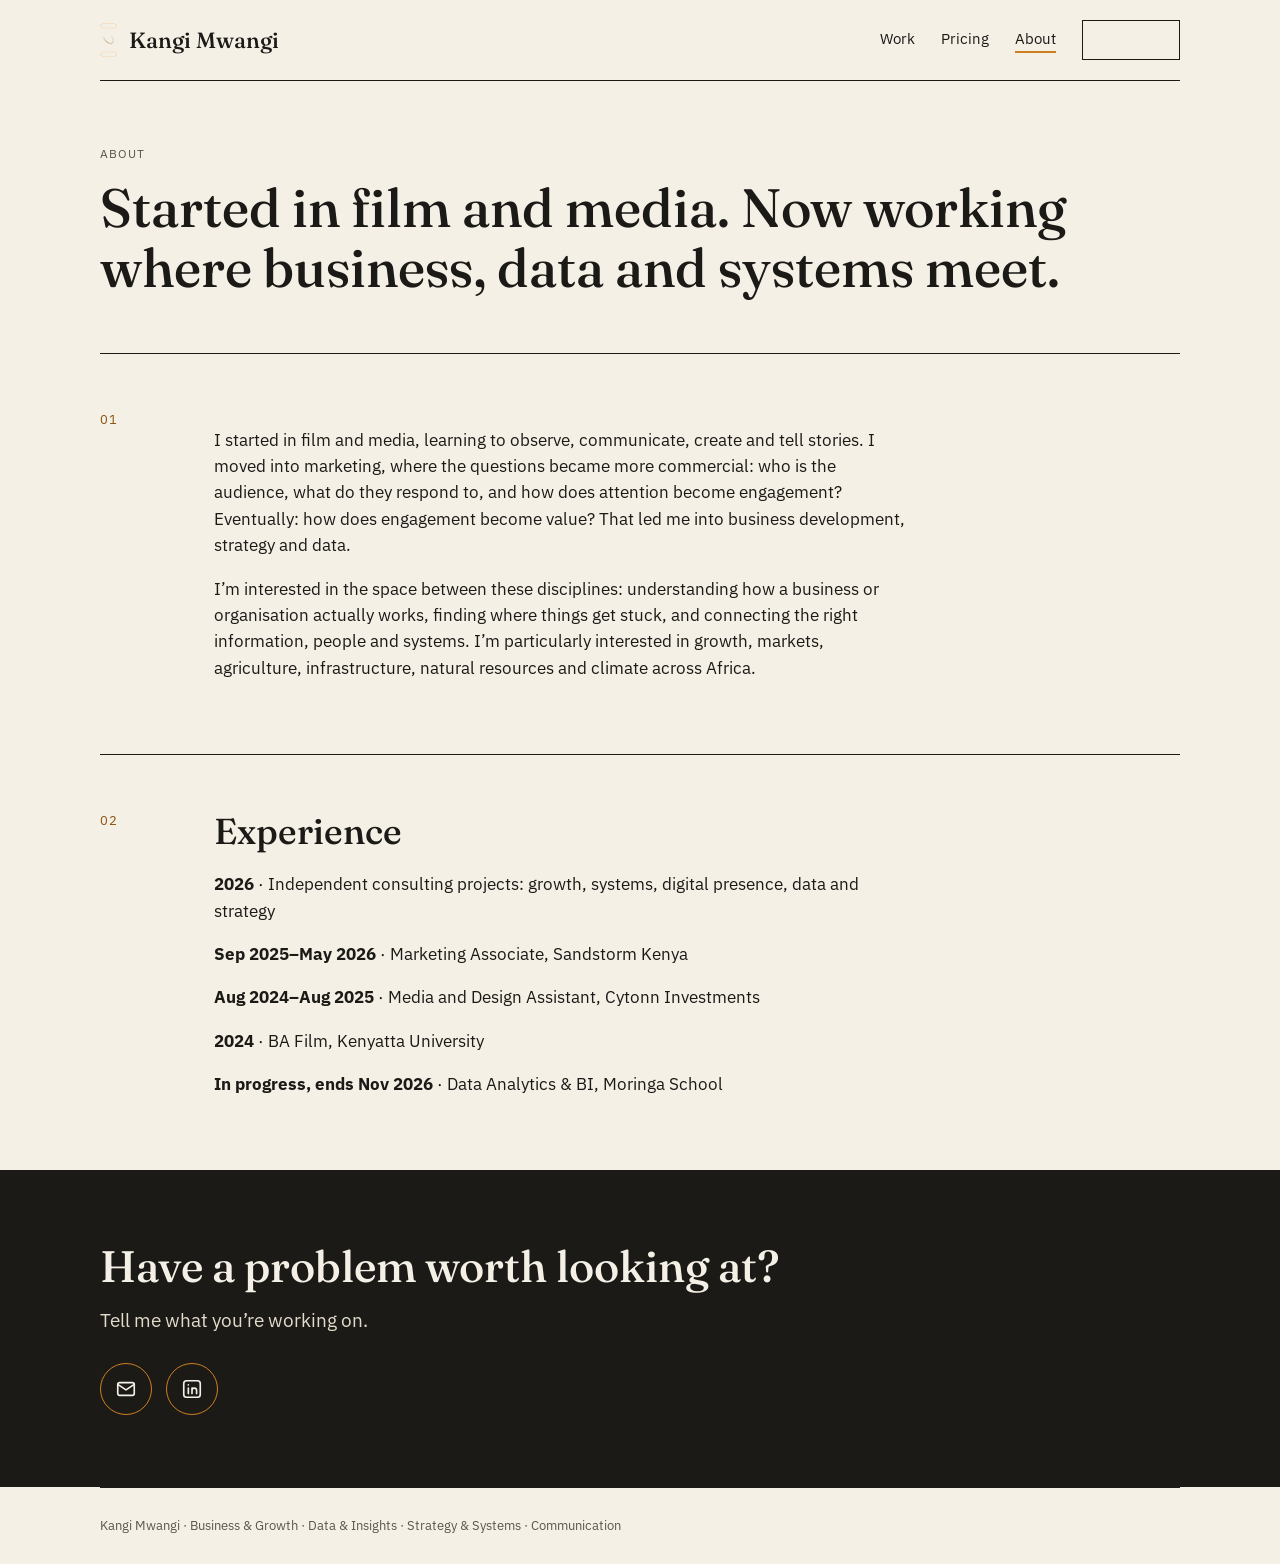
==== about.html @ bd49ee06 "Add files via upload" ====
<!doctype html><html lang="en"><head><meta charset="utf-8"><meta name="viewport" content="width=device-width,initial-scale=1"><title>About — Kangi Mwangi</title><meta name="description" content="Background and experience of Kangi Mwangi."><link rel="icon" href="favicon.png"><link rel="preconnect" href="https://fonts.googleapis.com"><link href="https://fonts.googleapis.com/css2?family=Fraunces:wght@400;500&family=IBM+Plex+Sans:wght@400;500&display=swap" rel="stylesheet"><link rel="stylesheet" href="style.css"><script>document.documentElement.classList.add("js")</script></head><body><div class="w"><header class="nav"><a class="brand" href="index.html"><img src="logo-mark.png" alt="">Kangi Mwangi</a><nav><a href="work.html">Work</a><a href="pricing.html">Pricing</a><a href="about.html" aria-current=page>About</a><a class="btn" href="#contact">Contact</a></nav></header></div><main><div class="w"><div class="ph"><div class="tag">About</div><h1>Started in film and media. Now working where business, data and systems meet.</h1></div><section class="sec"><div class="n">01</div><div style="max-width:700px"><p>I started in film and media, learning to observe, communicate, create and tell stories. I moved into marketing, where the questions became more commercial: who is the audience, what do they respond to, and how does attention become engagement? Eventually: how does engagement become value? That led me into business development, strategy and data.</p><p>I’m interested in the space between these disciplines: understanding how a business or organisation actually works, finding where things get stuck, and connecting the right information, people and systems. I’m particularly interested in growth, markets, agriculture, infrastructure, natural resources and climate across Africa.</p></div></section><section class="sec"><div class="n">02</div><div><h2>Experience</h2><div style="margin-top:20px;max-width:700px"><p class="rv"><b>2026</b> · Independent consulting projects: growth, systems, digital presence, data and strategy</p><p class="rv"><b>Sep 2025–May 2026</b> · Marketing Associate, Sandstorm Kenya</p><p class="rv"><b>Aug 2024–Aug 2025</b> · Media and Design Assistant, Cytonn Investments</p><p class="rv"><b>2024</b> · BA Film, Kenyatta University</p><p class="rv"><b>In progress, ends Nov 2026</b> · Data Analytics &amp; BI, Moringa School</p></div></div></section></div></main><section class="cta" id="contact"><div class="w"><h2>Have a problem worth looking at?</h2><p>Tell me what you’re working on.</p><div class="ic"><a href="mailto:kangivictormwangi@gmail.com" aria-label="Email Kangi"><svg width="22" height="22" viewBox="0 0 24 24" fill="none" stroke="currentColor" stroke-width="1.8" stroke-linecap="round" stroke-linejoin="round" aria-hidden="true"><rect x="3" y="5" width="18" height="14" rx="2"/><path d="M3 7l9 6 9-6"/></svg></a><a href="https://www.linkedin.com/in/kangi-mwangi" aria-label="Kangi on LinkedIn" target="_blank" rel="noopener"><svg width="22" height="22" viewBox="0 0 24 24" fill="none" stroke="currentColor" stroke-width="1.8" stroke-linecap="round" stroke-linejoin="round" aria-hidden="true"><rect x="3" y="3" width="18" height="18" rx="3"/><path d="M8 11v6M8 7.5v.01M12 17v-6M12 13.5c0-1.5 1-2.5 2.5-2.5S17 12 17 13.5V17"/></svg></a></div></div></section><div class="w"><footer>Kangi Mwangi · Business &amp; Growth · Data &amp; Insights · Strategy &amp; Systems · Communication</footer></div><script src="main.js"></script></body></html>
---- style.css ----
:root{--bg:#F5F0E6;--ink:#1B1A17;--mut:#5A564D;--gold:#CD8021;--dg:#8A5410;--blue:#2596BE;--db:#1B6F8F;--sand:#E4DCCB}
*{box-sizing:border-box}body{margin:0;background:var(--bg);color:var(--ink);font:400 17px/1.55 "IBM Plex Sans",system-ui,sans-serif}
h1,h2,h3{font-family:Fraunces,Georgia,serif;font-weight:500;margin:0;line-height:1.12}a{color:var(--ink)}
.w{max-width:1160px;margin:0 auto;padding:0 40px}.mut{color:var(--mut)}
.nav{display:flex;align-items:center;justify-content:space-between;flex-wrap:wrap;gap:12px;padding:20px 0;border-bottom:1px solid var(--ink)}
.brand{display:flex;align-items:center;gap:12px;text-decoration:none;font:500 22px Fraunces,serif}.brand img{height:34px;width:auto}
.nav nav{display:flex;align-items:center;gap:26px;font-size:15px}.nav nav a{text-decoration:none;padding-bottom:3px;background:linear-gradient(var(--gold),var(--gold)) 0 100%/0 2px no-repeat;transition:background-size .3s}
.nav nav a:hover,.nav nav a[aria-current]{background-size:100% 2px}
.btn{display:inline-block;padding:12px 22px;background:var(--ink);color:var(--bg)!important;text-decoration:none!important;font-size:15px;border:1px solid var(--ink);transition:transform .2s}.btn:hover{transform:translateY(-2px)}.btn.o{background:none;color:var(--ink)!important}
.tag{font-size:12px;letter-spacing:.08em;text-transform:uppercase;color:var(--mut)}
.hero{display:grid;grid-template-columns:1.4fr 1fr;gap:48px;align-items:center;padding:88px 0 72px}.hero h1{font-size:clamp(38px,5.4vw,60px);margin:20px 0}.hero p{font-size:19px;max-width:560px;margin:0}
.mark{width:100%;max-width:280px;margin:auto;overflow:visible}.mark *{transform-box:fill-box;transform-origin:center}
.mark .t{transform:translateY(calc(var(--p,0)*-26px))}.mark .b{transform:translateY(calc(var(--p,0)*26px))}.mark .c{transform:rotate(calc(var(--p,0)*70deg))}
.sec{display:grid;grid-template-columns:90px 1fr;gap:24px;padding:56px 0;border-top:1px solid var(--ink)}.n{font-size:13px;color:var(--dg);letter-spacing:.08em}
.sec h2,.ph h1{font-size:clamp(28px,3.6vw,36px)}.g2{display:grid;grid-template-columns:1fr 1fr;gap:20px;margin-top:28px}.g3{display:grid;grid-template-columns:repeat(3,1fr);gap:20px}.g4{display:grid;grid-template-columns:repeat(4,1fr);gap:20px;margin-top:28px}.g5{display:grid;grid-template-columns:repeat(5,1fr);gap:18px}
.card{border:1px solid var(--ink);padding:24px;transition:transform .25s,box-shadow .25s}.card:hover{transform:translateY(-4px);box-shadow:6px 6px 0 var(--gold)}.card.d:hover{box-shadow:6px 6px 0 var(--blue)}.card h3{font-size:24px}.card p{margin:10px 0 0;font-size:16px}
.row{display:grid;grid-template-columns:1fr 40px 1fr;padding:16px 0;border-top:1px solid var(--gold);font-size:20px}.row b{font:500 20px Fraunces,serif;color:var(--ink)}.row i{color:var(--dg);font-style:normal;transition:transform .5s}.js .row:not(.in) i{transform:translateX(-14px)}
.st{border-top:2px solid var(--gold);padding-top:14px}.st h3{font-size:22px;margin:6px 0}.st p{margin:0;font-size:15px;color:var(--mut)}
.line{height:2px;background:var(--gold);margin-bottom:22px;transform-origin:left;transition:transform 1.4s}.js .line:not(.in){transform:scaleX(0)}
.js .rv{opacity:0;transform:translateY(18px);transition:opacity .7s var(--d,0s),transform .7s var(--d,0s)}.js .rv.in{opacity:1;transform:none}
.cta{background:var(--ink);color:var(--bg);padding:72px 0}.cta h2{font-size:clamp(30px,4vw,44px)}.cta p{color:var(--sand);font-size:19px;margin:14px 0 28px}
.ic{display:flex;gap:14px}.ic a{display:inline-flex;width:52px;height:52px;align-items:center;justify-content:center;border:1px solid var(--gold);border-radius:50%;color:var(--bg);transition:background .2s,color .2s}.ic a:hover{background:var(--gold);color:var(--ink)}
footer{padding:28px 0;border-top:1px solid var(--ink);font-size:13px;color:var(--mut)}
.ph{padding:64px 0 40px}.ph h1{font-size:clamp(34px,5vw,54px);margin:14px 0}.ph p{font-size:19px;max-width:640px;color:var(--mut);margin:0}
.ent{display:grid;grid-template-columns:1fr 1.1fr;gap:36px}.ent img{width:100%;height:100%;min-height:240px;max-height:340px;object-fit:cover;background:var(--sand)}.ent img.lg{object-fit:contain;padding:48px}
.ent h2{font-size:32px;margin:12px 0}.pill{border:1px solid var(--gold);color:var(--dg);font:12px "IBM Plex Sans";padding:3px 10px;margin-left:10px;vertical-align:middle}
.stat{font:500 28px Fraunces,serif;margin:16px 0 0}details{margin-top:18px;border-top:1px solid var(--gold);padding-top:12px}summary{cursor:pointer;font-weight:500}details p,details ul{font-size:16px;color:var(--mut)}
.pc .pr{font:500 22px Fraunces,serif;color:var(--dg);margin:0 0 14px}.d .pr{color:var(--db)}.pc{border-top:4px solid var(--gold)}.pc.d{border-top-color:var(--blue)}.pc p{font-size:15px;line-height:1.6}
@media(max-width:800px){.w{padding:0 22px}.hero,.ent,.g2,.g3,.g4,.g5,.sec{grid-template-columns:1fr}.sec{gap:10px}.mark{max-width:160px}}
@media(prefers-reduced-motion:reduce){*{transition:none!important}}
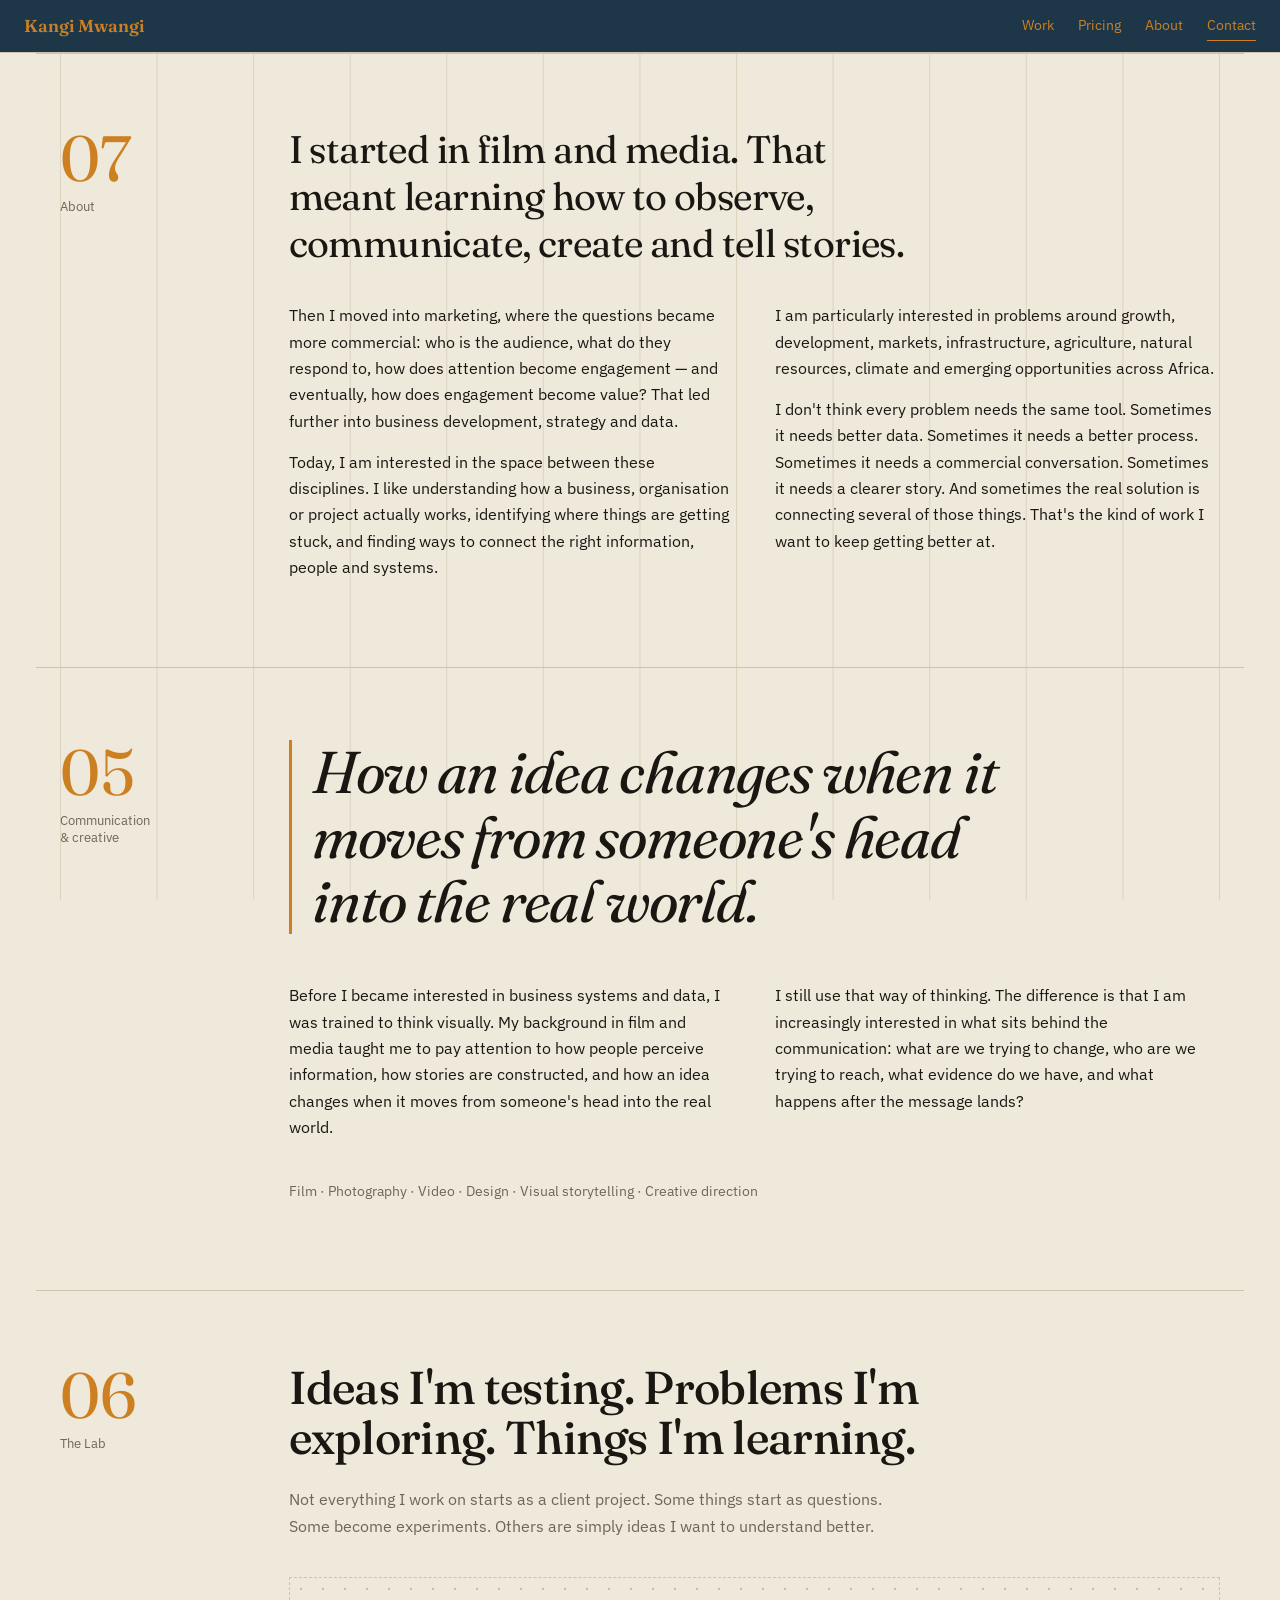
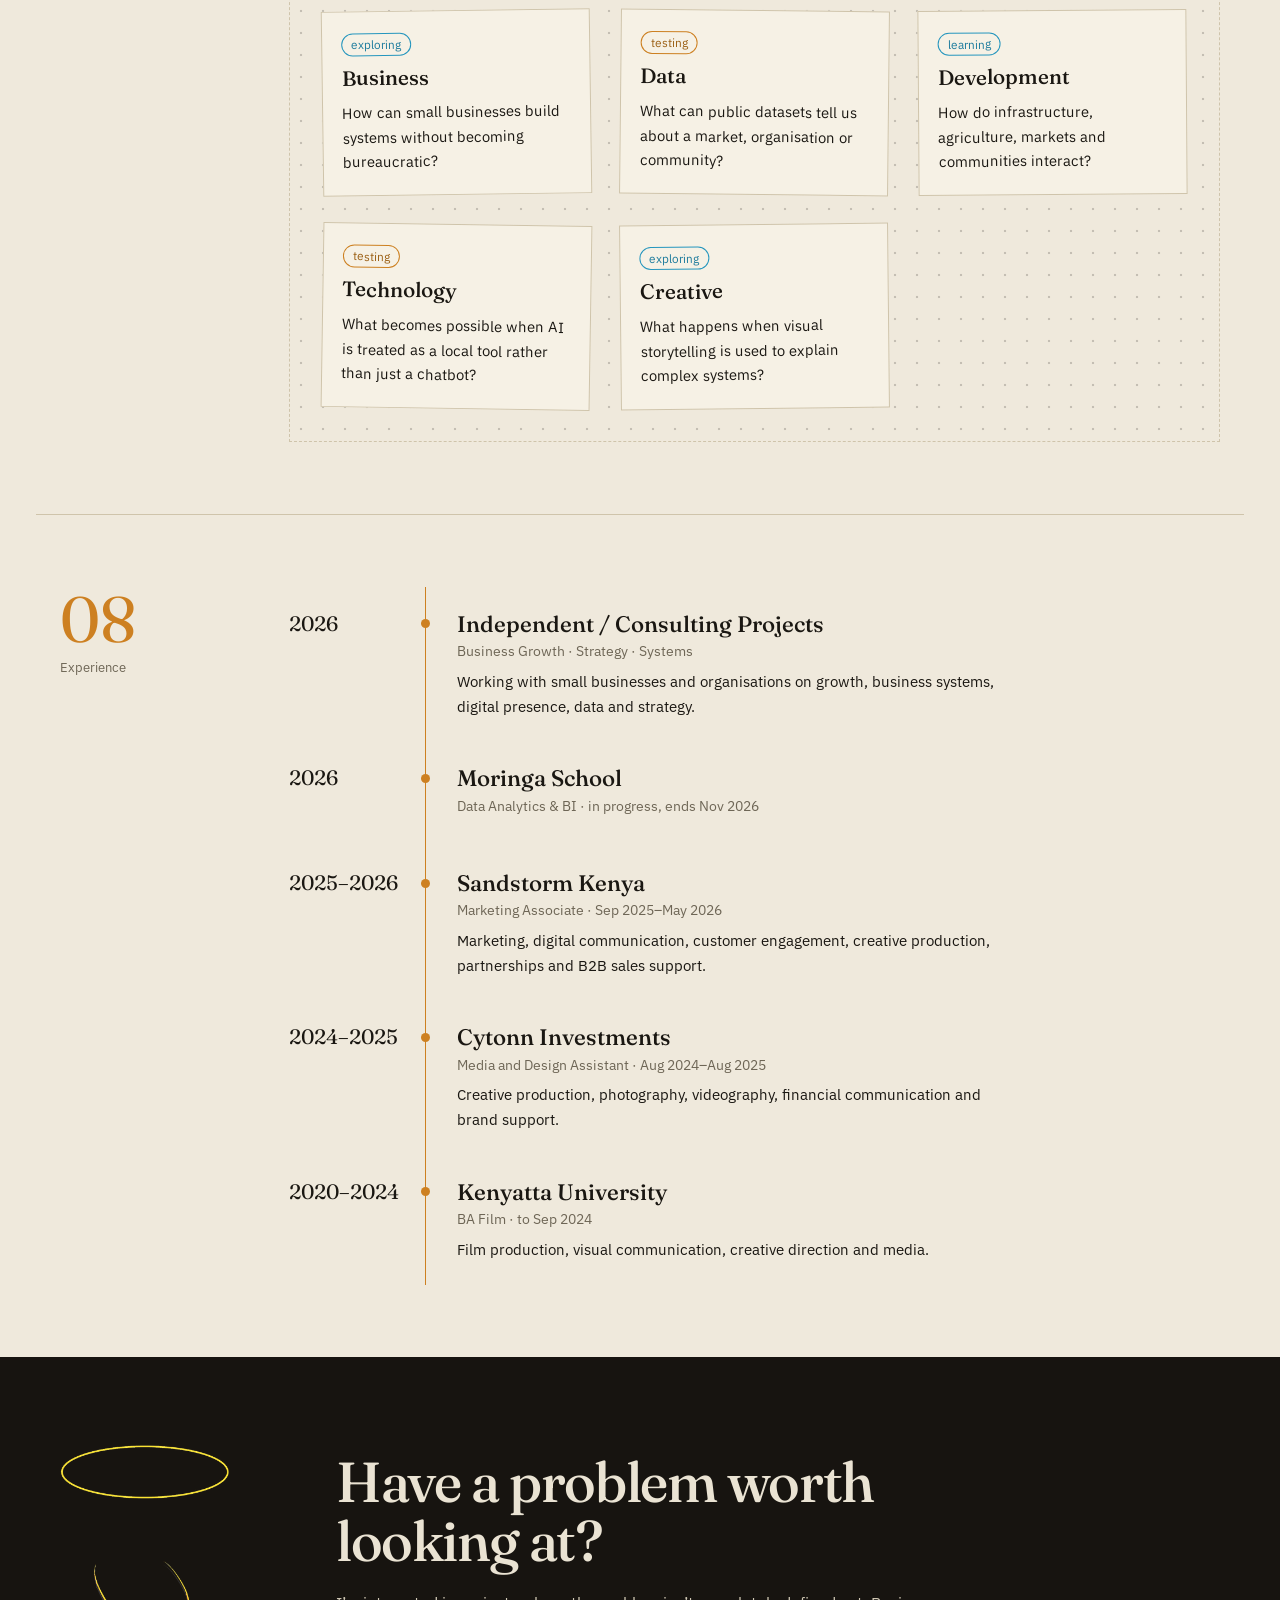
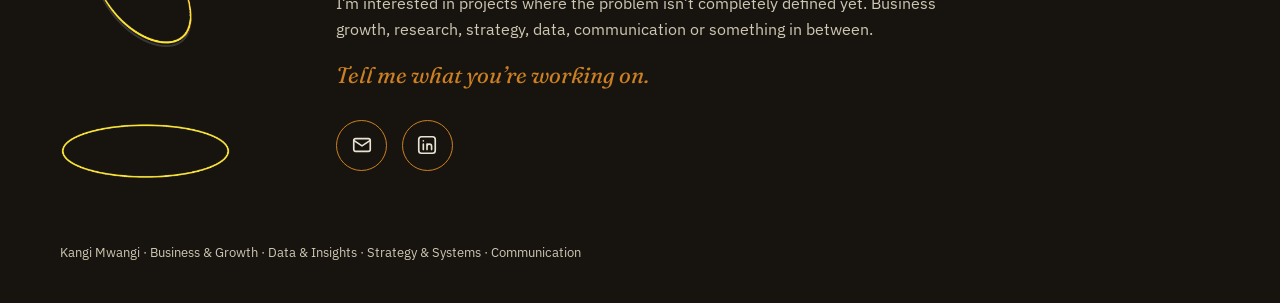
==== commit f866af3f: "Add files via upload" ====
--- a/about.html
+++ b/about.html
@@ -1 +1,65 @@
-<!doctype html><html lang="en"><head><meta charset="utf-8"><meta name="viewport" content="width=device-width,initial-scale=1"><title>About — Kangi Mwangi</title><meta name="description" content="Background and experience of Kangi Mwangi."><link rel="icon" href="favicon.png"><link rel="preconnect" href="https://fonts.googleapis.com"><link href="https://fonts.googleapis.com/css2?family=Fraunces:wght@400;500&family=IBM+Plex+Sans:wght@400;500&display=swap" rel="stylesheet"><link rel="stylesheet" href="style.css"><script>document.documentElement.classList.add("js")</script></head><body><div class="w"><header class="nav"><a class="brand" href="index.html"><img src="logo-mark.png" alt="">Kangi Mwangi</a><nav><a href="work.html">Work</a><a href="pricing.html">Pricing</a><a href="about.html" aria-current=page>About</a><a class="btn" href="#contact">Contact</a></nav></header></div><main><div class="w"><div class="ph"><div class="tag">About</div><h1>Started in film and media. Now working where business, data and systems meet.</h1></div><section class="sec"><div class="n">01</div><div style="max-width:700px"><p>I started in film and media, learning to observe, communicate, create and tell stories. I moved into marketing, where the questions became more commercial: who is the audience, what do they respond to, and how does attention become engagement? Eventually: how does engagement become value? That led me into business development, strategy and data.</p><p>I’m interested in the space between these disciplines: understanding how a business or organisation actually works, finding where things get stuck, and connecting the right information, people and systems. I’m particularly interested in growth, markets, agriculture, infrastructure, natural resources and climate across Africa.</p></div></section><section class="sec"><div class="n">02</div><div><h2>Experience</h2><div style="margin-top:20px;max-width:700px"><p class="rv"><b>2026</b> · Independent consulting projects: growth, systems, digital presence, data and strategy</p><p class="rv"><b>Sep 2025–May 2026</b> · Marketing Associate, Sandstorm Kenya</p><p class="rv"><b>Aug 2024–Aug 2025</b> · Media and Design Assistant, Cytonn Investments</p><p class="rv"><b>2024</b> · BA Film, Kenyatta University</p><p class="rv"><b>In progress, ends Nov 2026</b> · Data Analytics &amp; BI, Moringa School</p></div></div></section></div></main><section class="cta" id="contact"><div class="w"><h2>Have a problem worth looking at?</h2><p>Tell me what you’re working on.</p><div class="ic"><a href="mailto:kangivictormwangi@gmail.com" aria-label="Email Kangi"><svg width="22" height="22" viewBox="0 0 24 24" fill="none" stroke="currentColor" stroke-width="1.8" stroke-linecap="round" stroke-linejoin="round" aria-hidden="true"><rect x="3" y="5" width="18" height="14" rx="2"/><path d="M3 7l9 6 9-6"/></svg></a><a href="https://www.linkedin.com/in/kangi-mwangi" aria-label="Kangi on LinkedIn" target="_blank" rel="noopener"><svg width="22" height="22" viewBox="0 0 24 24" fill="none" stroke="currentColor" stroke-width="1.8" stroke-linecap="round" stroke-linejoin="round" aria-hidden="true"><rect x="3" y="3" width="18" height="18" rx="3"/><path d="M8 11v6M8 7.5v.01M12 17v-6M12 13.5c0-1.5 1-2.5 2.5-2.5S17 12 17 13.5V17"/></svg></a></div></div></section><div class="w"><footer>Kangi Mwangi · Business &amp; Growth · Data &amp; Insights · Strategy &amp; Systems · Communication</footer></div><script src="main.js"></script></body></html>+<!DOCTYPE html>
+<html lang="en">
+<head>
+<meta charset="UTF-8">
+<meta name="viewport" content="width=device-width, initial-scale=1.0">
+<title>About — Kangi Mwangi</title><meta name="description" content="Business growth, systems and data analysis for small businesses and organisations.">
+<link rel="preconnect" href="https://fonts.googleapis.com">
+<link rel="preconnect" href="https://fonts.gstatic.com" crossorigin>
+<link href="https://fonts.googleapis.com/css2?family=Fraunces:ital,opsz,wght@0,9..144,400;0,9..144,500;0,9..144,600;1,9..144,400;1,9..144,500&family=IBM+Plex+Sans:wght@400;500;600&display=swap" rel="stylesheet">
+<link rel="stylesheet" href="style.css">
+<link rel="icon" href="favicon.png" type="image/x-icon">   
+</head><body><div class="gridlines" aria-hidden="true"></div><div class="gridglow" aria-hidden="true"></div><nav class="topnav" aria-label="Main"><a class="wordmark" href="index.html"><span>Kangi Mwangi</span></a><div class="navlinks"><a href="work.html">Work</a><a href="pricing.html">Pricing</a><a href="about.html" class=on>About</a><a href="#contact">Contact</a></div></nav><main><section id="about" class="row">
+  <div class="rail"><span class="rail-num">07</span><span class="rail-label">About</span></div>
+  <div class="main wide">
+    <p class="about-lead">I started in film and media. That meant learning how to observe, communicate, create and tell stories.</p>
+    <div class="two">
+      <div>
+        <p>Then I moved into marketing, where the questions became more commercial: who is the audience, what do they respond to, how does attention become engagement — and eventually, how does engagement become value? That led further into business development, strategy and data.</p>
+        <p>Today, I am interested in the space between these disciplines. I like understanding how a business, organisation or project actually works, identifying where things are getting stuck, and finding ways to connect the right information, people and systems.</p>
+      </div>
+      <div>
+        <p>I am particularly interested in problems around growth, development, markets, infrastructure, agriculture, natural resources, climate and emerging opportunities across Africa.</p>
+        <p>I don't think every problem needs the same tool. Sometimes it needs better data. Sometimes it needs a better process. Sometimes it needs a commercial conversation. Sometimes it needs a clearer story. And sometimes the real solution is connecting several of those things. That's the kind of work I want to keep getting better at.</p>
+      </div>
+    </div>
+  </div>
+</section><section id="creative" class="row">
+  <div class="rail"><span class="rail-num">05</span><span class="rail-label">Communication &amp; creative</span></div>
+  <div class="main wide">
+    <blockquote class="quote">How an idea changes when it moves from someone's head into the real world.</blockquote>
+    <div class="two">
+      <p>Before I became interested in business systems and data, I was trained to think visually. My background in film and media taught me to pay attention to how people perceive information, how stories are constructed, and how an idea changes when it moves from someone's head into the real world.</p>
+      <p>I still use that way of thinking. The difference is that I am increasingly interested in what sits behind the communication: what are we trying to change, who are we trying to reach, what evidence do we have, and what happens after the message lands?</p>
+    </div>
+    <p class="tags">Film · Photography · Video · Design · Visual storytelling · Creative direction</p>
+  </div>
+</section><section id="lab" class="row lab">
+  <div class="rail"><span class="rail-num">06</span><span class="rail-label">The Lab</span></div>
+  <div class="main wide">
+    <h3 class="section-title">Ideas I'm testing. Problems I'm exploring. Things I'm learning.</h3>
+    <p class="measure quiet">Not everything I work on starts as a client project. Some things start as questions. Some become experiments. Others are simply ideas I want to understand better.</p>
+    <div class="notes">
+      <article class="lab-note" style="--r:-0.8deg"><span class="status">exploring</span><h5>Business</h5><p>How can small businesses build systems without becoming bureaucratic?</p></article>
+      <article class="lab-note" style="--r:0.6deg"><span class="status">testing</span><h5>Data</h5><p>What can public datasets tell us about a market, organisation or community?</p></article>
+      <article class="lab-note" style="--r:-0.4deg"><span class="status">learning</span><h5>Development</h5><p>How do infrastructure, agriculture, markets and communities interact?</p></article>
+      <article class="lab-note" style="--r:0.9deg"><span class="status">testing</span><h5>Technology</h5><p>What becomes possible when AI is treated as a local tool rather than just a chatbot?</p></article>
+      <article class="lab-note" style="--r:-0.6deg"><span class="status">exploring</span><h5>Creative</h5><p>What happens when visual storytelling is used to explain complex systems?</p></article>
+    </div>
+  </div>
+</section><section id="experience" class="row">
+  <div class="rail"><span class="rail-num">08</span><span class="rail-label">Experience</span></div>
+  <div class="main wide">
+    <ol class="timeline" data-reveal>
+      <li><span class="yr">2026</span><div><strong>Independent / Consulting Projects</strong><span class="tags">Business Growth · Strategy · Systems</span><p>Working with small businesses and organisations on growth, business systems, digital presence, data and strategy.</p></div></li>
+      <li><span class="yr">2026</span><div><strong>Moringa School</strong><span class="role">Data Analytics &amp; BI · in progress, ends Nov 2026</span></div></li>
+      <li><span class="yr">2025–2026</span><div><strong>Sandstorm Kenya</strong><span class="role">Marketing Associate · Sep 2025–May 2026</span><p>Marketing, digital communication, customer engagement, creative production, partnerships and B2B sales support.</p></div></li>
+      <li><span class="yr">2024–2025</span><div><strong>Cytonn Investments</strong><span class="role">Media and Design Assistant · Aug 2024–Aug 2025</span><p>Creative production, photography, videography, financial communication and brand support.</p></div></li>
+      <li><span class="yr">2020–2024</span><div><strong>Kenyatta University</strong><span class="role">BA Film · to Sep 2024</span><p>Film production, visual communication, creative direction and media.</p></div></li>
+    </ol>
+  </div>
+</section></main><footer id="contact" class="dark contact"><div class="contact-in"><div class="foot-mark mark" aria-hidden="true" data-reveal>
+      <span class="p p-top"><img src="mark-top.png" alt=""></span>
+      <span class="p p-mid"><img src="mark-mid.png" alt=""></span>
+      <span class="p p-bot"><img src="mark-bot.png" alt=""></span>
+    </div><div><h2>Have a problem worth looking at?</h2><p>I’m interested in projects where the problem isn’t completely defined yet. Business growth, research, strategy, data, communication or something in between.</p><p class="ask">Tell me what you’re working on.</p><div class="ic"><a href="mailto:kangivictormwangi@gmail.com" aria-label="Email Kangi"><svg width="22" height="22" viewBox="0 0 24 24" fill="none" stroke="currentColor" stroke-width="1.8" stroke-linecap="round" stroke-linejoin="round" aria-hidden="true"><rect x="3" y="5" width="18" height="14" rx="2"/><path d="M3 7l9 6 9-6"/></svg></a><a href="https://linkedin.com/in/kangi-mwangi" aria-label="Kangi on LinkedIn" target="_blank" rel="noopener"><svg width="22" height="22" viewBox="0 0 24 24" fill="none" stroke="currentColor" stroke-width="1.8" stroke-linecap="round" stroke-linejoin="round" aria-hidden="true"><rect x="3" y="3" width="18" height="18" rx="3"/><path d="M8 11v6M8 7.5v.01M12 17v-6M12 13.5c0-1.5 1-2.5 2.5-2.5S17 12 17 13.5V17"/></svg></a></div></div></div><p class="foot-line">Kangi Mwangi · Business &amp; Growth · Data &amp; Insights · Strategy &amp; Systems · Communication</p></footer><script src="main.js" defer></script></body></html>
--- a/style.css
+++ b/style.css
@@ -1,30 +1,303 @@
-:root{--bg:#F5F0E6;--ink:#1B1A17;--mut:#5A564D;--gold:#CD8021;--dg:#8A5410;--blue:#2596BE;--db:#1B6F8F;--sand:#E4DCCB}
-*{box-sizing:border-box}body{margin:0;background:var(--bg);color:var(--ink);font:400 17px/1.55 "IBM Plex Sans",system-ui,sans-serif}
-h1,h2,h3{font-family:Fraunces,Georgia,serif;font-weight:500;margin:0;line-height:1.12}a{color:var(--ink)}
-.w{max-width:1160px;margin:0 auto;padding:0 40px}.mut{color:var(--mut)}
-.nav{display:flex;align-items:center;justify-content:space-between;flex-wrap:wrap;gap:12px;padding:20px 0;border-bottom:1px solid var(--ink)}
-.brand{display:flex;align-items:center;gap:12px;text-decoration:none;font:500 22px Fraunces,serif}.brand img{height:34px;width:auto}
-.nav nav{display:flex;align-items:center;gap:26px;font-size:15px}.nav nav a{text-decoration:none;padding-bottom:3px;background:linear-gradient(var(--gold),var(--gold)) 0 100%/0 2px no-repeat;transition:background-size .3s}
-.nav nav a:hover,.nav nav a[aria-current]{background-size:100% 2px}
-.btn{display:inline-block;padding:12px 22px;background:var(--ink);color:var(--bg)!important;text-decoration:none!important;font-size:15px;border:1px solid var(--ink);transition:transform .2s}.btn:hover{transform:translateY(-2px)}.btn.o{background:none;color:var(--ink)!important}
-.tag{font-size:12px;letter-spacing:.08em;text-transform:uppercase;color:var(--mut)}
-.hero{display:grid;grid-template-columns:1.4fr 1fr;gap:48px;align-items:center;padding:88px 0 72px}.hero h1{font-size:clamp(38px,5.4vw,60px);margin:20px 0}.hero p{font-size:19px;max-width:560px;margin:0}
-.mark{width:100%;max-width:280px;margin:auto;overflow:visible}.mark *{transform-box:fill-box;transform-origin:center}
-.mark .t{transform:translateY(calc(var(--p,0)*-26px))}.mark .b{transform:translateY(calc(var(--p,0)*26px))}.mark .c{transform:rotate(calc(var(--p,0)*70deg))}
-.sec{display:grid;grid-template-columns:90px 1fr;gap:24px;padding:56px 0;border-top:1px solid var(--ink)}.n{font-size:13px;color:var(--dg);letter-spacing:.08em}
-.sec h2,.ph h1{font-size:clamp(28px,3.6vw,36px)}.g2{display:grid;grid-template-columns:1fr 1fr;gap:20px;margin-top:28px}.g3{display:grid;grid-template-columns:repeat(3,1fr);gap:20px}.g4{display:grid;grid-template-columns:repeat(4,1fr);gap:20px;margin-top:28px}.g5{display:grid;grid-template-columns:repeat(5,1fr);gap:18px}
-.card{border:1px solid var(--ink);padding:24px;transition:transform .25s,box-shadow .25s}.card:hover{transform:translateY(-4px);box-shadow:6px 6px 0 var(--gold)}.card.d:hover{box-shadow:6px 6px 0 var(--blue)}.card h3{font-size:24px}.card p{margin:10px 0 0;font-size:16px}
-.row{display:grid;grid-template-columns:1fr 40px 1fr;padding:16px 0;border-top:1px solid var(--gold);font-size:20px}.row b{font:500 20px Fraunces,serif;color:var(--ink)}.row i{color:var(--dg);font-style:normal;transition:transform .5s}.js .row:not(.in) i{transform:translateX(-14px)}
-.st{border-top:2px solid var(--gold);padding-top:14px}.st h3{font-size:22px;margin:6px 0}.st p{margin:0;font-size:15px;color:var(--mut)}
-.line{height:2px;background:var(--gold);margin-bottom:22px;transform-origin:left;transition:transform 1.4s}.js .line:not(.in){transform:scaleX(0)}
-.js .rv{opacity:0;transform:translateY(18px);transition:opacity .7s var(--d,0s),transform .7s var(--d,0s)}.js .rv.in{opacity:1;transform:none}
-.cta{background:var(--ink);color:var(--bg);padding:72px 0}.cta h2{font-size:clamp(30px,4vw,44px)}.cta p{color:var(--sand);font-size:19px;margin:14px 0 28px}
-.ic{display:flex;gap:14px}.ic a{display:inline-flex;width:52px;height:52px;align-items:center;justify-content:center;border:1px solid var(--gold);border-radius:50%;color:var(--bg);transition:background .2s,color .2s}.ic a:hover{background:var(--gold);color:var(--ink)}
-footer{padding:28px 0;border-top:1px solid var(--ink);font-size:13px;color:var(--mut)}
-.ph{padding:64px 0 40px}.ph h1{font-size:clamp(34px,5vw,54px);margin:14px 0}.ph p{font-size:19px;max-width:640px;color:var(--mut);margin:0}
-.ent{display:grid;grid-template-columns:1fr 1.1fr;gap:36px}.ent img{width:100%;height:100%;min-height:240px;max-height:340px;object-fit:cover;background:var(--sand)}.ent img.lg{object-fit:contain;padding:48px}
-.ent h2{font-size:32px;margin:12px 0}.pill{border:1px solid var(--gold);color:var(--dg);font:12px "IBM Plex Sans";padding:3px 10px;margin-left:10px;vertical-align:middle}
-.stat{font:500 28px Fraunces,serif;margin:16px 0 0}details{margin-top:18px;border-top:1px solid var(--gold);padding-top:12px}summary{cursor:pointer;font-weight:500}details p,details ul{font-size:16px;color:var(--mut)}
-.pc .pr{font:500 22px Fraunces,serif;color:var(--dg);margin:0 0 14px}.d .pr{color:var(--db)}.pc{border-top:4px solid var(--gold)}.pc.d{border-top-color:var(--blue)}.pc p{font-size:15px;line-height:1.6}
-@media(max-width:800px){.w{padding:0 22px}.hero,.ent,.g2,.g3,.g4,.g5,.sec{grid-template-columns:1fr}.sec{gap:10px}.mark{max-width:160px}}
-@media(prefers-reduced-motion:reduce){*{transition:none!important}}
+:root{
+  --paper:#EFE9DC;
+  --ink:#1A1712;
+  --gold:#CD8021;
+  --blue:#2596BE;
+  --blue-ink:#1B7A9C;
+  --line:#CFC4AB;
+  --muted:#6E6656;
+  --panel:#171410;
+  --panel-text:#EAE3D3;
+  --panel-muted:#A39B86;
+  --panel-line:#2E2A22;
+  --serif:"Fraunces", Georgia, serif;
+  --sans:"IBM Plex Sans", Helvetica, Arial, sans-serif;
+  --wrap:calc(1160px + 3rem);
+}
+*{box-sizing:border-box;margin:0;padding:0}
+html{scroll-behavior:smooth;scroll-padding-top:72px}
+body{font-family:var(--sans);background:var(--paper);color:var(--ink);line-height:1.65;font-size:16px;-webkit-font-smoothing:antialiased}
+a{color:inherit}
+img{max-width:100%}
+:focus-visible{outline:2px solid var(--blue);outline-offset:3px}
+h1,h2,h3{font-family:var(--serif);font-weight:500;letter-spacing:-.015em}
+h4{font-family:var(--sans);font-weight:600;font-size:.9rem;color:var(--blue-ink);margin:1.7rem 0 .5rem}
+p{margin-bottom:.9rem;max-width:62ch}
+.tags{font-size:.86rem;color:var(--muted)}
+.quiet{color:var(--muted)}
+
+/* grid — the visible 12 columns */
+.gridlines,.gridglow{position:fixed;top:0;bottom:0;left:50%;width:min(1160px,calc(100% - 3rem));transform:translateX(-50%);pointer-events:none;z-index:0}
+.gridlines{background:linear-gradient(90deg,var(--line) 1px,transparent 1px) 0 0/calc(100%/12) 100%;border-right:1px solid var(--line);opacity:.6}
+.gridglow{background:linear-gradient(90deg,var(--gold) 1px,transparent 1px) 0 0/calc(100%/12) 100%;border-right:1px solid var(--gold);
+  -webkit-mask-image:radial-gradient(circle 190px at var(--mx,-999px) var(--my,-999px),#000,transparent);mask-image:radial-gradient(circle 190px at var(--mx,-999px) var(--my,-999px),#000,transparent)}
+main,.hero,.dark,.topnav{position:relative;z-index:1}
+
+/* nav */
+.topnav{position:sticky;top:0;z-index:20;display:flex;justify-content:space-between;align-items:center;padding:.7rem 1.5rem;background: rgba(0,30,52,0.88);backdrop-filter:blur(6px);border-bottom:1px solid var(--line)}
+.wordmark{display:flex;align-items:center;gap:.65rem;font-family:var(--serif);font-weight:600;font-size:1.08rem;text-decoration:none;color: var(--gold)}
+/*.wordmark img{height:8px;width:auto;display:block;}*/
+.navlinks{display:flex;gap:1.5rem;font-size:.86rem}
+.navlinks a{text-decoration:none;padding:.2rem 0;border-bottom:1px solid transparent;color: var(--gold)}
+.navlinks a:hover,.navlinks a.on{border-bottom-color:var(--gold)}
+
+/* hero */
+.hero{max-width:var(--wrap);margin:0 auto;padding:clamp(3rem,8vh,6rem) 1.5rem clamp(3rem,8vh,5rem);display:grid;grid-template-columns:repeat(12,1fr);align-items:center;min-height:calc(100vh - 62px)}
+.hero-text{grid-column:1/9}
+.hero-mark{grid-column:9/13;justify-self:center}
+.kicker{font-size:.86rem;color:var(--muted);margin-bottom:1.6rem}
+.hero h1{font-size:clamp(2.4rem,5.6vw,4.9rem);line-height:1.03;letter-spacing:-.028em;max-width:16ch;margin-bottom:1.8rem}
+.lede{font-size:1.05rem;max-width:54ch}
+.actions{display:flex;gap:.9rem;flex-wrap:wrap;margin-top:1.8rem}
+.btn{font-size:.88rem;font-weight:500;text-decoration:none;padding:.72rem 1.35rem;border:1px solid var(--ink);display:inline-block;transition:background .2s,color .2s}
+.btn:hover{background:var(--ink);color:var(--paper)}
+.btn-solid{background:var(--ink);color:var(--paper)}
+.btn-solid:hover{background:transparent;color:var(--ink)}
+
+/* the mark, in three pieces */
+.mark{--mw:clamp(150px,19vw,250px);position:relative;width:var(--mw);aspect-ratio:885/1733}
+.p{position:absolute;display:block}
+.p img{display:block;width:100%;height:100%}
+.p-top{left:0;top:0;width:99.209%;height:16.619%}
+.p-mid{left:19.887%;top:34.911%;width:57.966%;height:25.851%}
+.p-bot{left:.565%;top:83.555%;width:99.435%;height:16.445%}
+.hero .p img{will-change:transform}
+.hero .p-top img{transform:translate3d(0,calc(var(--hp,0)*-130px),0)}
+.hero .p-mid img{transform:translate3d(calc(var(--hp,0)*46px),calc(var(--hp,0)*-30px),0) rotate(calc(var(--hp,0)*28deg))}
+.hero .p-bot img{transform:translate3d(0,calc(var(--hp,0)*80px),0)}
+
+/* one orchestrated load */
+.js .rise{opacity:0;transform:translateY(14px)}
+.loaded .rise{opacity:1;transform:none;transition:opacity .9s ease calc(var(--i)*.12s + .35s),transform .9s cubic-bezier(.2,.7,.2,1) calc(var(--i)*.12s + .35s)}
+.js .gridlines{clip-path:inset(0 0 100% 0)}
+.loaded .gridlines{clip-path:inset(0);transition:clip-path 1.7s ease}
+.js .mark .p{opacity:0;transition:transform 1.5s cubic-bezier(.2,.7,.2,1),opacity 1s ease}
+.js .mark .p-top{transform:translate(-70px,-90px)}
+.js .mark .p-mid{transform:translate(80px,-20px) rotate(38deg)}
+.js .mark .p-bot{transform:translate(70px,100px)}
+.loaded .hero .mark .p,.mark.in .p{opacity:1;transform:none}
+.js .hero .mark .p{transition-delay:.5s}
+
+/* rows: rail + main on the 12-col grid */
+.row{max-width:var(--wrap);margin:0 auto;padding:4.5rem 1.5rem;display:grid;grid-template-columns:repeat(12,1fr);align-items:start;border-top:1px solid var(--line)}
+.rail{grid-column:1/3;position:sticky;top:92px;padding-right:1rem}
+.rail-num{display:block;font-family:var(--serif);font-weight:400;font-size:clamp(2.6rem,5vw,4.2rem);line-height:1;color:var(--gold)}
+.rail-label{display:block;font-size:.8rem;color:var(--muted);margin-top:.5rem;line-height:1.35;max-width:11ch}
+.main{grid-column:3/13;padding-left:2.2rem;min-width:0}
+
+/* 01 index */
+.focus-item{display:grid;grid-template-columns:minmax(0,1fr) minmax(0,1.3fr);gap:2rem;padding:1.7rem 0;border-top:1px solid var(--line);border-left:2px solid transparent;transition:padding-left .3s ease,border-color .3s ease}
+.focus-item:first-child{border-top:none;padding-top:0}
+.focus-item:hover{padding-left:1rem;border-left-color:var(--gold)}
+.focus-item h3{font-size:clamp(1.5rem,2.7vw,2.3rem);line-height:1.1}
+.focus-item p{font-size:.98rem}
+
+/* 02 cases */
+.case{padding-bottom:5rem}
+.case:last-child{padding-bottom:0}
+.case+.case{padding-top:4.5rem;border-top:1px dashed var(--line)}
+.case-meta{font-size:.82rem;color:var(--muted)}
+.case h3{font-size:clamp(2.6rem,6vw,5rem);line-height:1;letter-spacing:-.03em;margin:.5rem 0 .8rem}
+.case-sub{font-family:var(--serif);font-style:italic;font-size:1.3rem;color:var(--muted);max-width:30ch;margin-bottom:2.6rem;line-height:1.3}
+.ruled{list-style:none;margin-bottom:.9rem}
+.ruled li{padding:.7rem 0;border-top:1px solid var(--line);font-size:.96rem;max-width:58ch}
+.ruled li strong{display:block;font-weight:600}
+.ruled.plain li{padding:.45rem 0}
+.two{display:grid;grid-template-columns:minmax(0,1fr) minmax(0,1fr);gap:2.6rem}
+
+.nakshi-grid{display:grid;grid-template-columns:minmax(0,1fr) 270px 150px;gap:0 2.5rem}
+.vase{grid-column:2;margin-top:-6.5rem;position:relative}
+.vase img{display:block;width:100%;height:auto;outline:1px solid var(--line);outline-offset:10px}
+.photo{margin:0}
+.note{position:absolute;font-size:.8rem;line-height:1.35;color:var(--ink)}
+.n1,.n2{left:calc(100% + 28px);width:132px}
+.n1{top:20%}.n2{top:66%}
+.n1::before,.n2::before{content:"";position:absolute;right:100%;top:.6em;width:64px;height:1px;background:var(--gold);transform-origin:right}
+.n1::after,.n2::after{content:"";position:absolute;right:calc(100% + 58px);top:calc(.6em - 3px);width:7px;height:7px;border-radius:50%;background:var(--gold)}
+.js .note{opacity:0;transition:opacity .6s ease .5s}
+.js .note::before{transform:scaleX(0);transition:transform .9s ease .3s}
+.note.in{opacity:1}.note.in::before{transform:scaleX(1)}
+
+/* diagram */
+.diagram{margin:3.2rem 0 0}
+figure.diagram{overflow-x:auto}
+.diagram svg{display:block;width:100%;height:auto;min-width:720px}
+.diagram figcaption{font-size:.82rem;color:var(--muted);margin-top:.8rem;max-width:60ch}
+svg text{font-family:var(--sans);font-size:12px;fill:var(--ink)}
+svg .dg-h{fill:var(--muted)}
+svg .dg-t{font-weight:600}
+.dg-gold path{stroke:var(--gold);stroke-width:1.7}
+.dg-blue path{stroke:var(--blue);stroke-width:1.9}
+.dg-gold .thin,.dg-blue .thin{stroke-width:1;opacity:.65}
+.dg-nodes circle{fill:var(--ink)}
+.dg-nodes .dg-founder{fill:var(--paper);stroke:var(--ink);stroke-width:1.5}
+.dg-sys rect{fill:var(--paper);stroke:var(--blue);stroke-width:1.3}
+.dg-sys .dg-core{fill:var(--paper);stroke:var(--gold);stroke-width:2.2}
+.js .draw{stroke-dasharray:1;stroke-dashoffset:1;transition:stroke-dashoffset 1.4s ease var(--d,0s)}
+.in .draw{stroke-dashoffset:0}
+.js .dg-nodes,.js .dg-sys{opacity:0;transition:opacity .9s ease .5s}
+.js .dg-sys{transition-delay:1.7s}
+.in .dg-nodes,.in .dg-sys{opacity:1}
+.pull{max-width:56ch;margin-top:2.8rem;padding-left:1.3rem;border-left:3px solid var(--gold)}
+.pull h4{margin-top:0}
+.pull p{font-family:var(--serif);font-size:1.4rem;line-height:1.35}
+
+/* sandstorm */
+.bags{position:relative;margin:0 0 4.2rem -2.2rem;width:calc(100% + 2.2rem)}
+.bags img{display:block;width:100%;aspect-ratio:16/8;object-fit:cover;filter:saturate(.72) sepia(.2) contrast(1.03)}
+.n3{left:18%;top:8%;background:var(--paper);padding:.35rem .7rem}
+.n3::before{content:"";position:absolute;left:14px;top:100%;width:1px;height:66px;background:var(--paper);transform-origin:top}
+.js .n3::before{transform:scaleY(0)}
+.n3.in::before{transform:scaleY(1)}
+.stat-block{position:absolute;right:clamp(12px,3vw,34px);bottom:-2.6rem;background:var(--ink);color:var(--paper);padding:1rem 1.5rem 1.1rem;display:flex;flex-direction:column}
+.stat-num{font-family:var(--serif);font-size:clamp(3.2rem,8vw,6rem);line-height:1;color:var(--gold);letter-spacing:-.03em;font-variant-numeric:tabular-nums}
+.stat-label{font-size:.82rem;color:var(--panel-muted)}
+.js .stat-block{opacity:0;transform:translateY(18px);transition:opacity .8s ease .2s,transform .8s cubic-bezier(.2,.7,.2,1) .2s}
+.stat-block.in{opacity:1;transform:none}
+
+/* cytonn */
+.cytonn{grid-template-columns:minmax(0,1.35fr) minmax(0,1fr);align-items:start}
+.client{position:sticky;top:110px;padding-top:.4rem}
+.client-mark{display:block;width:100%;aspect-ratio:3605/1052;background:var(--ink);opacity:.88;-webkit-mask:url(assets/cytonn-logo.svg) center/contain no-repeat;mask:url(assets/cytonn-logo.svg) center/contain no-repeat}
+
+/* 03 dark */
+.dark{background:var(--panel);color:var(--panel-text)}
+.dark .row{border-top:none;background:linear-gradient(90deg,var(--panel-line) 1px,transparent 1px) content-box 0 0/calc(100%/12) 100%}
+.dark .rail-label{color:var(--panel-muted)}
+.big-lede{font-family:var(--serif);font-size:clamp(1.7rem,3.6vw,3rem);line-height:1.12;letter-spacing:-.02em;max-width:20ch;margin-bottom:3rem}
+.reframe .rf-head{display:grid;grid-template-columns:minmax(0,1fr) minmax(50px,140px) minmax(0,1fr);font-size:.82rem;color:var(--panel-muted);padding-bottom:.7rem}
+.rf-row{display:grid;grid-template-columns:minmax(0,1fr) minmax(50px,140px) minmax(0,1fr);align-items:center;padding:1.15rem 0;border-top:1px solid var(--panel-line)}
+.rf-ask{font-family:var(--serif);font-size:clamp(1.05rem,2vw,1.5rem);color:var(--panel-muted);transition:color .25s}
+.rf-real{font-family:var(--serif);font-size:clamp(1.15rem,2.2vw,1.75rem);color:var(--panel-text)}
+.rf-line{position:relative;height:1px;margin:0 .8rem}
+.rf-line::before{content:"";position:absolute;inset:0;background:var(--gold);transform-origin:left}
+.rf-line::after{content:"";position:absolute;right:-3px;top:-3px;width:7px;height:7px;border-radius:50%;background:var(--gold)}
+.rf-row.last .rf-line::before,.rf-row.last .rf-line::after{background:var(--blue)}
+.rf-row:hover .rf-ask{color:var(--panel-text)}
+.js .rf-line::before{transform:scaleX(0);transition:transform .8s ease var(--d)}
+.js .rf-line::after,.js .rf-real{opacity:0;transition:opacity .6s ease calc(var(--d) + .7s)}
+.in .rf-line::before{transform:scaleX(1)}
+.in .rf-line::after,.in .rf-real{opacity:1}
+.steps{list-style:none;display:grid;grid-template-columns:repeat(5,minmax(0,1fr));gap:1.4rem;margin:4.5rem 0 1.6rem;position:relative;padding-top:2.2rem}
+.steps::before{content:"";position:absolute;left:0;right:0;top:.5rem;height:1px;background:var(--blue);transform-origin:left}
+.js .steps::before{transform:scaleX(0);transition:transform 2.4s ease .1s}
+.steps.in::before{transform:scaleX(1)}
+.steps li{position:relative}
+.steps li::before{content:"";position:absolute;left:0;top:-2.2rem;width:9px;height:9px;margin-top:calc(.5rem - 4px);border-radius:50%;background:var(--blue)}
+.js .steps li::before{transform:scale(0);transition:transform .4s ease var(--d)}
+.js .steps li>*{opacity:0;transition:opacity .7s ease var(--d)}
+.steps.in li::before{transform:scale(1)}
+.steps.in li>*{opacity:1}
+.pnum{display:block;font-family:var(--serif);font-size:1.7rem;color:var(--blue)}
+.steps strong{display:block;font-family:var(--serif);font-weight:500;font-size:1.25rem;margin:.1rem 0 .3rem}
+.steps p{font-size:.9rem;color:var(--panel-muted)}
+.dark .quiet{color:var(--panel-muted)}
+
+/* 04 data */
+.section-title{font-size:clamp(1.9rem,3.6vw,3rem);line-height:1.1;max-width:24ch;margin-bottom:1.4rem}
+.measure{max-width:62ch}
+.data{margin-top:2.4rem;gap:3rem;grid-template-columns:minmax(0,1.5fr) minmax(0,1fr)}
+.toolkit{width:100%;border-collapse:collapse}
+.toolkit th{font-family:var(--serif);font-weight:500;font-size:1.2rem;text-align:left;white-space:nowrap;padding:.95rem 1.6rem .95rem 0;border-top:1px solid var(--line);vertical-align:top}
+.toolkit td{padding:.95rem 0;border-top:1px solid var(--line);font-size:.94rem;color:var(--muted);vertical-align:top}
+.data h4{margin-top:0}
+.projects{list-style:none}
+.projects li{font-family:var(--serif);font-size:1.4rem;padding:.75rem 0;border-top:1px solid var(--line);line-height:1.2}
+.projects .soon{font-style:italic;color:var(--muted)}
+
+/* 05 creative */
+.quote{font-family:var(--serif);font-style:italic;font-weight:400;font-size:clamp(1.9rem,4.6vw,3.8rem);line-height:1.1;letter-spacing:-.02em;max-width:19ch;margin:0 0 3rem;padding-left:1.3rem;border-left:3px solid var(--gold)}
+#creative .tags{margin-top:1.6rem}
+
+/* 06 lab */
+.notes{display:grid;grid-template-columns:repeat(auto-fit,minmax(215px,1fr));gap:1.8rem;margin-top:2.4rem;padding:2rem;border:1px dashed var(--line);background:radial-gradient(circle,rgba(26,23,18,.2) 1px,transparent 1.6px) 0 0/22px 22px}
+.lab-note{background:#F6F1E5;border:1px solid var(--line);padding:1.1rem 1.2rem 1.3rem;transform:rotate(var(--r,0));transition:transform .3s ease}
+.lab-note:hover{transform:rotate(0)}
+.lab-note h5{font-family:var(--serif);font-weight:500;font-size:1.3rem;margin:.3rem 0 .4rem}
+.lab-note p{font-size:.92rem;margin:0}
+.status{display:inline-block;font-size:.74rem;color:var(--blue-ink);border:1px solid var(--blue);padding:.05rem .55rem;border-radius:99px}
+.lab-note:nth-child(2n) .status{color:#9A5E12;border-color:var(--gold)}
+
+/* 07 about */
+.about-lead{font-family:var(--serif);font-size:clamp(1.6rem,3vw,2.4rem);line-height:1.22;letter-spacing:-.015em;max-width:26ch;margin-bottom:2.2rem}
+
+/* 08 timeline */
+.timeline{list-style:none;position:relative}
+.timeline::before{content:"";position:absolute;left:8.5rem;top:0;bottom:0;width:1px;background:var(--gold);transform-origin:top}
+.js .timeline::before{transform:scaleY(0);transition:transform 2.2s ease}
+.timeline.in::before{transform:scaleY(1)}
+.timeline li{display:grid;grid-template-columns:8.5rem minmax(0,1fr);padding:1.4rem 0}
+.yr{font-family:var(--serif);font-size:1.3rem;line-height:1.3}
+.timeline li div{position:relative;padding-left:2rem}
+.timeline li div::before{content:"";position:absolute;left:-4px;top:.6rem;width:9px;height:9px;border-radius:50%;background:var(--gold)}
+.timeline strong{font-family:var(--serif);font-weight:500;font-size:1.4rem;display:block;line-height:1.25}
+.role,.timeline .tags{display:block;font-size:.88rem;color:var(--muted);margin:.15rem 0 .4rem}
+.timeline p{font-size:.94rem;margin:0}
+
+/* footer */
+.contact{padding:5.5rem 1.5rem 2.5rem}
+.contact-in{max-width:1160px;margin:0 auto;display:grid;grid-template-columns:minmax(150px,220px) minmax(0,1fr);gap:3.5rem;align-items:center}
+.contact .mark{--mw:clamp(120px,14vw,170px)}
+.contact .p img{filter:brightness(1.55)}
+.contact h2{font-size:clamp(2rem,4.4vw,3.6rem);line-height:1.05;letter-spacing:-.025em;max-width:16ch;margin-bottom:1.2rem;color:var(--panel-text)}
+.contact p{color:#CFC7B3}
+.contact .ask{font-family:var(--serif);font-style:italic;font-size:1.4rem;color:var(--gold)}
+.dark .btn{border-color:#5B5445;color:var(--panel-text)}
+.dark .btn:hover{background:var(--panel-text);color:var(--panel)}
+.dark .btn-gold{background:var(--gold);border-color:var(--gold);color:var(--ink)}
+.foot-line{max-width:1160px;margin:4rem auto 0;font-size:.8rem;color:var(--panel-muted)}
+
+/* smaller screens */
+@media (max-width:900px){
+  .navlinks{display:none}
+  .hero{grid-template-columns:1fr;min-height:0}
+  .hero-text,.hero-mark{grid-column:1}
+  .hero-mark{justify-self:start;margin-top:2.5rem}
+  .row{grid-template-columns:1fr;padding:3rem 1.2rem}
+  .rail{grid-column:1;position:static;display:flex;align-items:baseline;gap:.8rem;margin-bottom:1.6rem;padding:0 0 .8rem;border-bottom:1px solid var(--line)}
+  .rail-num{font-size:2rem}
+  .rail-label{margin:0;max-width:none}
+  .main{grid-column:1;padding-left:0}
+  .focus-item,.two,.cytonn,.data{grid-template-columns:1fr;gap:1rem}
+  .nakshi-grid{grid-template-columns:1fr}
+  .vase{grid-column:1;margin:2rem 0 0;max-width:300px}
+  .note{position:static;display:block;width:auto;margin-top:.6rem}
+  .n1::before,.n1::after,.n2::before,.n2::after,.n3::before{display:none}
+  .n3{background:none;padding:0}
+  .bags{margin-left:0;width:100%}
+  .bags img{aspect-ratio:4/3}
+  .client{position:static}
+  .steps{grid-template-columns:1fr;padding:0 0 0 1.8rem}
+  .steps::before{left:.3rem;right:auto;top:0;bottom:0;width:1px;height:auto;transform-origin:top}
+  .js .steps::before{transform:scaleY(0)}
+  .steps.in::before{transform:scaleY(1)}
+  .steps li::before{left:-1.8rem;top:.5rem;margin:0}
+  .rf-head{display:none}
+  .rf-row{grid-template-columns:1fr 34px 1fr}
+  .timeline::before{left:0}
+  .timeline li{grid-template-columns:1fr;gap:.3rem;padding-left:1.4rem;position:relative}
+  .timeline li div{padding-left:0}
+  .timeline li div::before{left:-1.4rem}
+  .timeline li .yr{order:0}
+  .contact-in{grid-template-columns:1fr;gap:2rem}
+}
+@media (prefers-reduced-motion:reduce){
+  html{scroll-behavior:auto}
+  *,*::before,*::after{transition:none!important;animation:none!important}
+}
+
+/* v4 additions: cards, pricing, icons, multi-page nav */
+.client-mark{-webkit-mask:url(cytonn-logo.svg) center/contain no-repeat;mask:url(cytonn-logo.svg) center/contain no-repeat}
+.g2c,.g3c,.g4c{display:grid;gap:1.4rem;margin-top:2rem}.g2c{grid-template-columns:repeat(2,minmax(0,1fr))}.g3c{grid-template-columns:repeat(3,minmax(0,1fr))}.g4c{grid-template-columns:repeat(4,minmax(0,1fr))}
+.card{display:block;border:1px solid var(--line);border-top:4px solid var(--gold);background:#F6F1E5;padding:1.6rem;color:inherit;text-decoration:none;transition:transform .25s,box-shadow .25s,border-color .25s}
+.card:hover{transform:translateY(-5px);box-shadow:7px 7px 0 var(--gold);border-color:var(--ink)}
+.card.d{border-top-color:var(--blue)}.card.d:hover{box-shadow:7px 7px 0 var(--blue)}
+.card .k{font-size:.76rem;letter-spacing:.08em;text-transform:uppercase;color:var(--muted)}.card.d .k{color:var(--blue-ink)}
+.card h3{font-size:1.5rem;line-height:1.15;margin:.5rem 0 .4rem}.card p{font-size:.95rem;color:var(--muted);margin:.5rem 0 0}.card b{color:var(--ink)}
+.card .pr{font-family:var(--serif);font-size:1.35rem;color:#9A5E12;margin:.2rem 0 .8rem}.card.d .pr{color:var(--blue-ink)}
+.js [data-reveal] .card{opacity:0;transform:translateY(18px)}
+.js [data-reveal].in .card{opacity:1;transform:none;transition:opacity .7s ease calc(var(--i,0)*.12s),transform .7s ease calc(var(--i,0)*.12s)}
+.js [data-reveal].in .card:hover{transform:translateY(-5px);transition:transform .25s,box-shadow .25s}
+.more{display:inline-block;margin-top:1.2rem;font-size:.9rem}
+.ic{display:flex;gap:.9rem;margin-top:1.6rem}.ic a{display:inline-flex;width:3.2rem;height:3.2rem;align-items:center;justify-content:center;border:1px solid var(--gold);border-radius:50%;color:var(--panel-text);transition:background .2s,color .2s,transform .2s}.ic a:hover{background:var(--gold);color:var(--ink);transform:translateY(-3px)}
+@media(max-width:900px){.g2c,.g3c,.g4c{grid-template-columns:1fr}.navlinks{display:flex;gap:1rem;font-size:.8rem}}
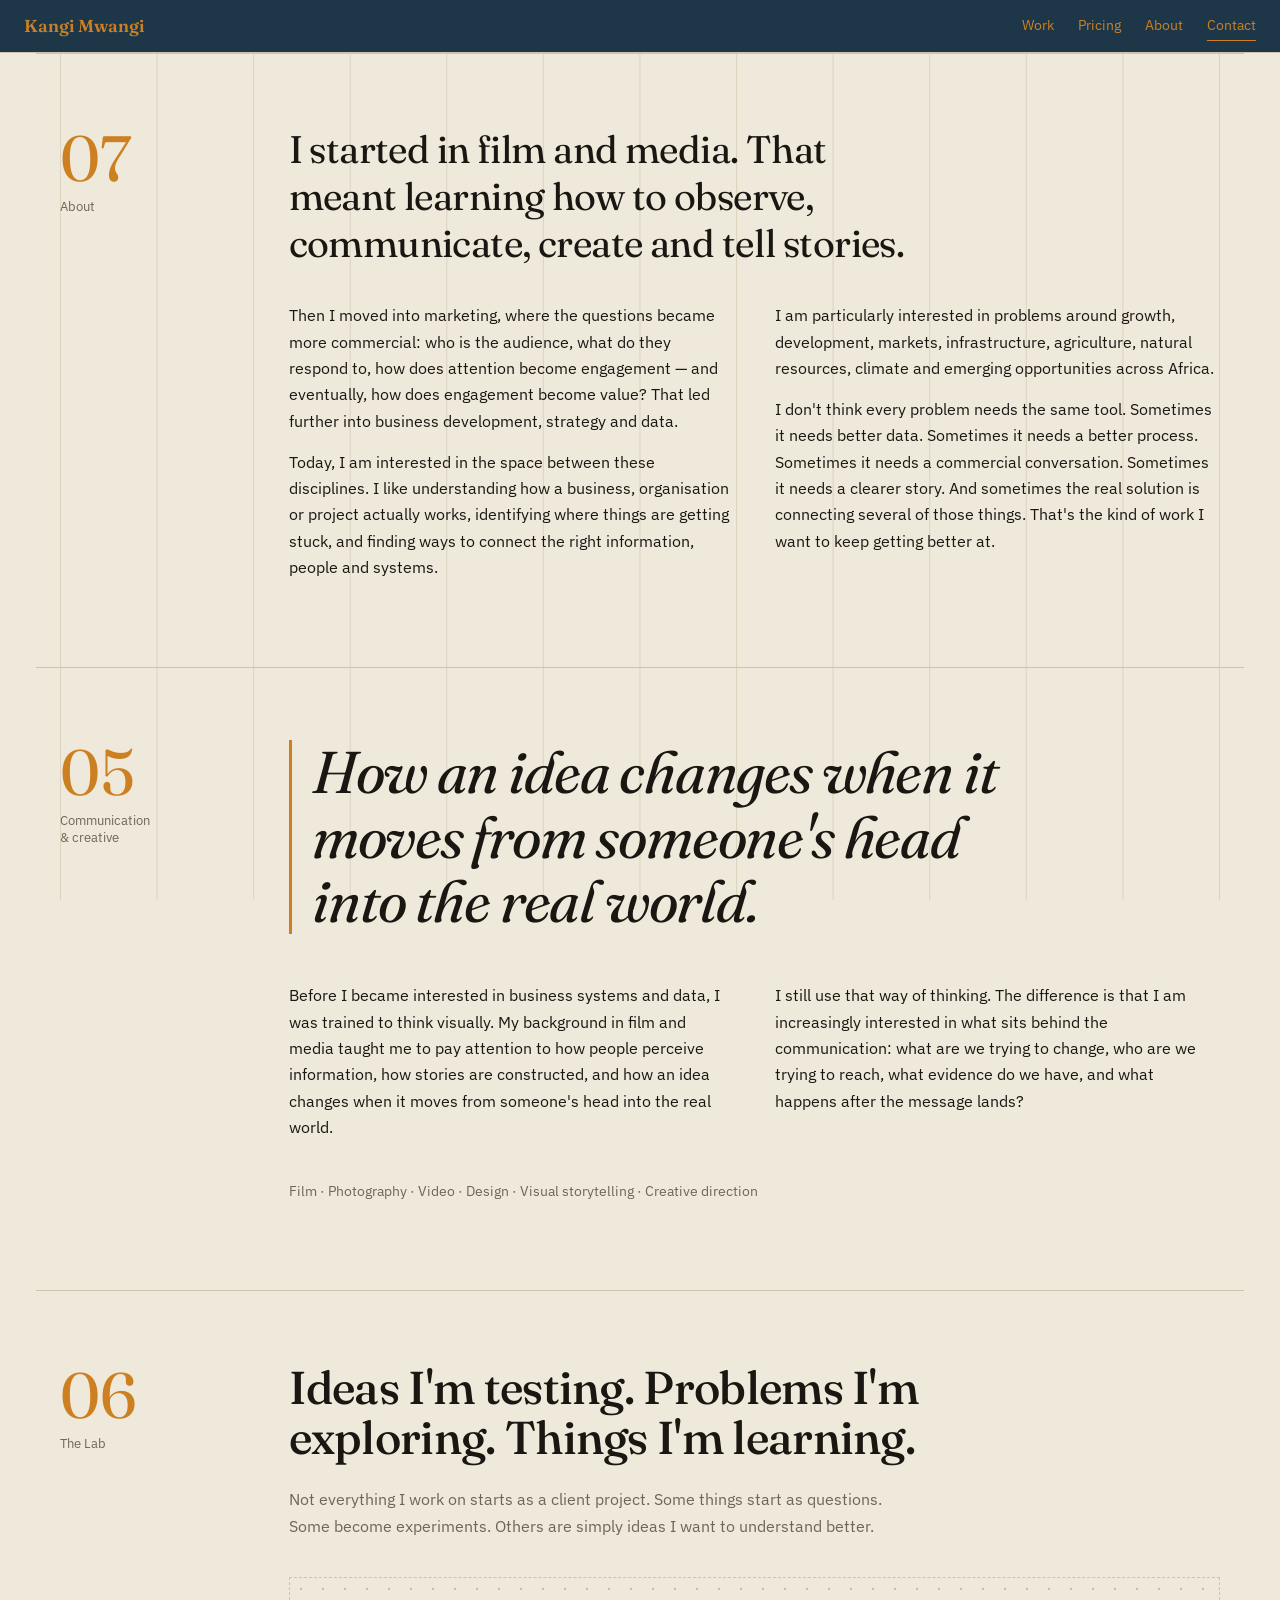
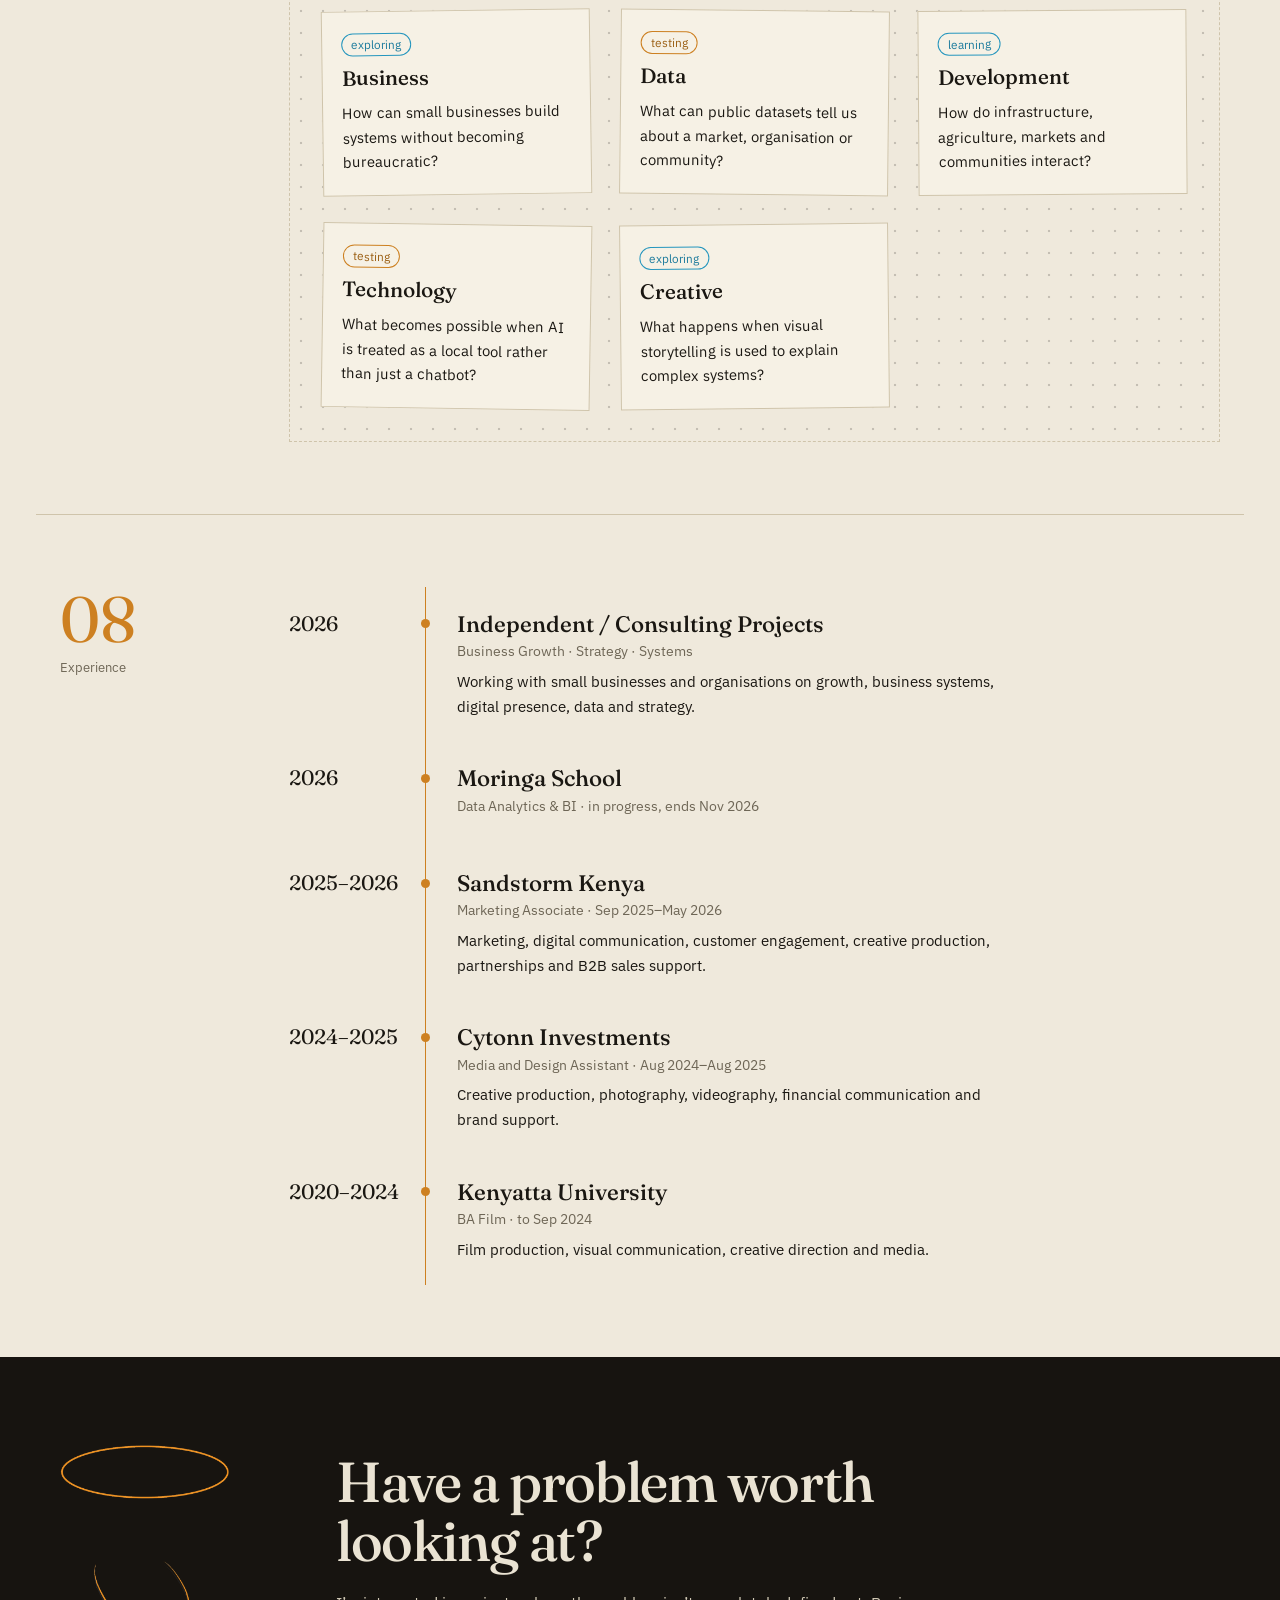
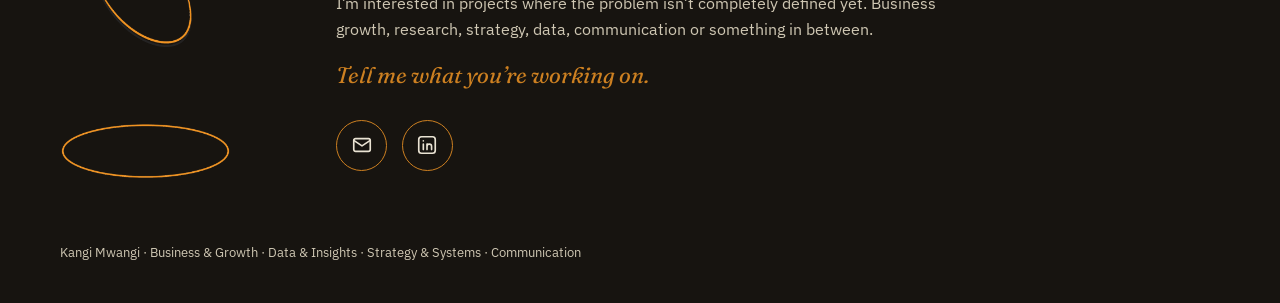
==== commit 8b4e3a2e: "Add files via upload" ====
--- a/about.html
+++ b/about.html
@@ -9,7 +9,7 @@
 <link href="https://fonts.googleapis.com/css2?family=Fraunces:ital,opsz,wght@0,9..144,400;0,9..144,500;0,9..144,600;1,9..144,400;1,9..144,500&family=IBM+Plex+Sans:wght@400;500;600&display=swap" rel="stylesheet">
 <link rel="stylesheet" href="style.css">
 <link rel="icon" href="favicon.png" type="image/x-icon">   
-</head><body><div class="gridlines" aria-hidden="true"></div><div class="gridglow" aria-hidden="true"></div><nav class="topnav" aria-label="Main"><a class="wordmark" href="index.html"><span>Kangi Mwangi</span></a><div class="navlinks"><a href="work.html">Work</a><a href="pricing.html">Pricing</a><a href="about.html" class=on>About</a><a href="#contact">Contact</a></div></nav><main><section id="about" class="row">
+</head><body><div class="gridlines" aria-hidden="true"></div><div class="gridglow" aria-hidden="true"></div><nav class="topnav" aria-label="Main"><a class="wordmark" href="index.html"><span>Kangi Mwangi</span></a><button class="menu" type="button" aria-label="Menu" aria-expanded="false"><span></span><span></span></button><div class="navlinks"><a href="work.html">Work</a><a href="pricing.html">Pricing</a><a href="about.html" class=on>About</a><a href="#contact">Contact</a></div></nav><main><section id="about" class="row">
   <div class="rail"><span class="rail-num">07</span><span class="rail-label">About</span></div>
   <div class="main wide">
     <p class="about-lead">I started in film and media. That meant learning how to observe, communicate, create and tell stories.</p>
--- a/style.css
+++ b/style.css
@@ -238,7 +238,7 @@
 .contact{padding:5.5rem 1.5rem 2.5rem}
 .contact-in{max-width:1160px;margin:0 auto;display:grid;grid-template-columns:minmax(150px,220px) minmax(0,1fr);gap:3.5rem;align-items:center}
 .contact .mark{--mw:clamp(120px,14vw,170px)}
-.contact .p img{filter:brightness(1.55)}
+.contact .p img{filter:none}
 .contact h2{font-size:clamp(2rem,4.4vw,3.6rem);line-height:1.05;letter-spacing:-.025em;max-width:16ch;margin-bottom:1.2rem;color:var(--panel-text)}
 .contact p{color:#CFC7B3}
 .contact .ask{font-family:var(--serif);font-style:italic;font-size:1.4rem;color:var(--gold)}
@@ -301,3 +301,23 @@
 .more{display:inline-block;margin-top:1.2rem;font-size:.9rem}
 .ic{display:flex;gap:.9rem;margin-top:1.6rem}.ic a{display:inline-flex;width:3.2rem;height:3.2rem;align-items:center;justify-content:center;border:1px solid var(--gold);border-radius:50%;color:var(--panel-text);transition:background .2s,color .2s,transform .2s}.ic a:hover{background:var(--gold);color:var(--ink);transform:translateY(-3px)}
 @media(max-width:900px){.g2c,.g3c,.g4c{grid-template-columns:1fr}.navlinks{display:flex;gap:1rem;font-size:.8rem}}
+
+/* v5: phone nav, phone diagram, galleries, touch */
+.menu{display:none;width:44px;height:44px;background:none;border:1px solid var(--line);cursor:pointer;flex-direction:column;align-items:center;justify-content:center;gap:6px}
+.menu span{width:20px;height:2px;background:var(--gold);transition:transform .25s}
+.diagram .dg-m,.dg-arrow{display:none}
+.gal{display:grid;grid-template-columns:repeat(6,minmax(0,1fr));gap:1rem;margin-top:2.4rem}
+.gi{display:block;overflow:hidden;grid-column:span 2;aspect-ratio:3/4;background:var(--sand,#E4DCCB)}.gi.w3{grid-column:span 3;aspect-ratio:4/5}
+.gi img{width:100%;height:100%;object-fit:cover;display:block;transition:transform .6s ease}.gi:hover img{transform:scale(1.05)}
+.js .gal[data-reveal] .gi{clip-path:inset(0 0 100% 0);transition:clip-path .9s ease calc(var(--i,0)*.12s)}.js .gal[data-reveal].in .gi{clip-path:inset(0)}
+.strip-s{position:relative;z-index:1;padding:0 1.5rem 4rem}.gal.strip{grid-template-columns:repeat(4,minmax(0,1fr));max-width:1160px;margin:0 auto}.strip .gi{grid-column:span 1}
+.btn,.more{min-height:44px;display:inline-flex;align-items:center}
+@media(hover:none){.card{box-shadow:4px 4px 0 var(--gold)}.card.d{box-shadow:4px 4px 0 var(--blue)}.card:active{transform:translate(2px,2px)}}
+@media(max-width:900px){
+.menu{display:flex}.navlinks{display:none;position:absolute;top:100%;left:0;right:0;flex-direction:column;gap:0;background:rgba(0,30,52,.98);border-bottom:1px solid var(--line)}
+.topnav.open .navlinks{display:flex}.navlinks a{padding:1rem 1.5rem;font-size:1rem;border-top:1px solid var(--line)}
+.topnav.open .menu span:first-child{transform:translateY(4px) rotate(45deg)}.topnav.open .menu span:last-child{transform:translateY(-4px) rotate(-45deg)}
+.diagram .dg-d{display:none}.diagram .dg-m{display:block;min-width:0;width:100%;max-width:460px;margin:0 auto}.dg-arrow{display:block;text-align:center;color:var(--blue);font-size:1.6rem;margin:.4rem 0}
+.gal{display:flex;overflow-x:auto;scroll-snap-type:x mandatory;gap:.8rem;margin-right:-1.2rem;padding-right:1.2rem}.gi,.gi.w3{flex:0 0 76vw;scroll-snap-align:start;aspect-ratio:4/5}
+.strip-s{padding:0 1.2rem 2.5rem}.gal.strip{margin:0}}
+@media(prefers-reduced-motion:reduce){.js .gal[data-reveal] .gi{clip-path:none!important}}
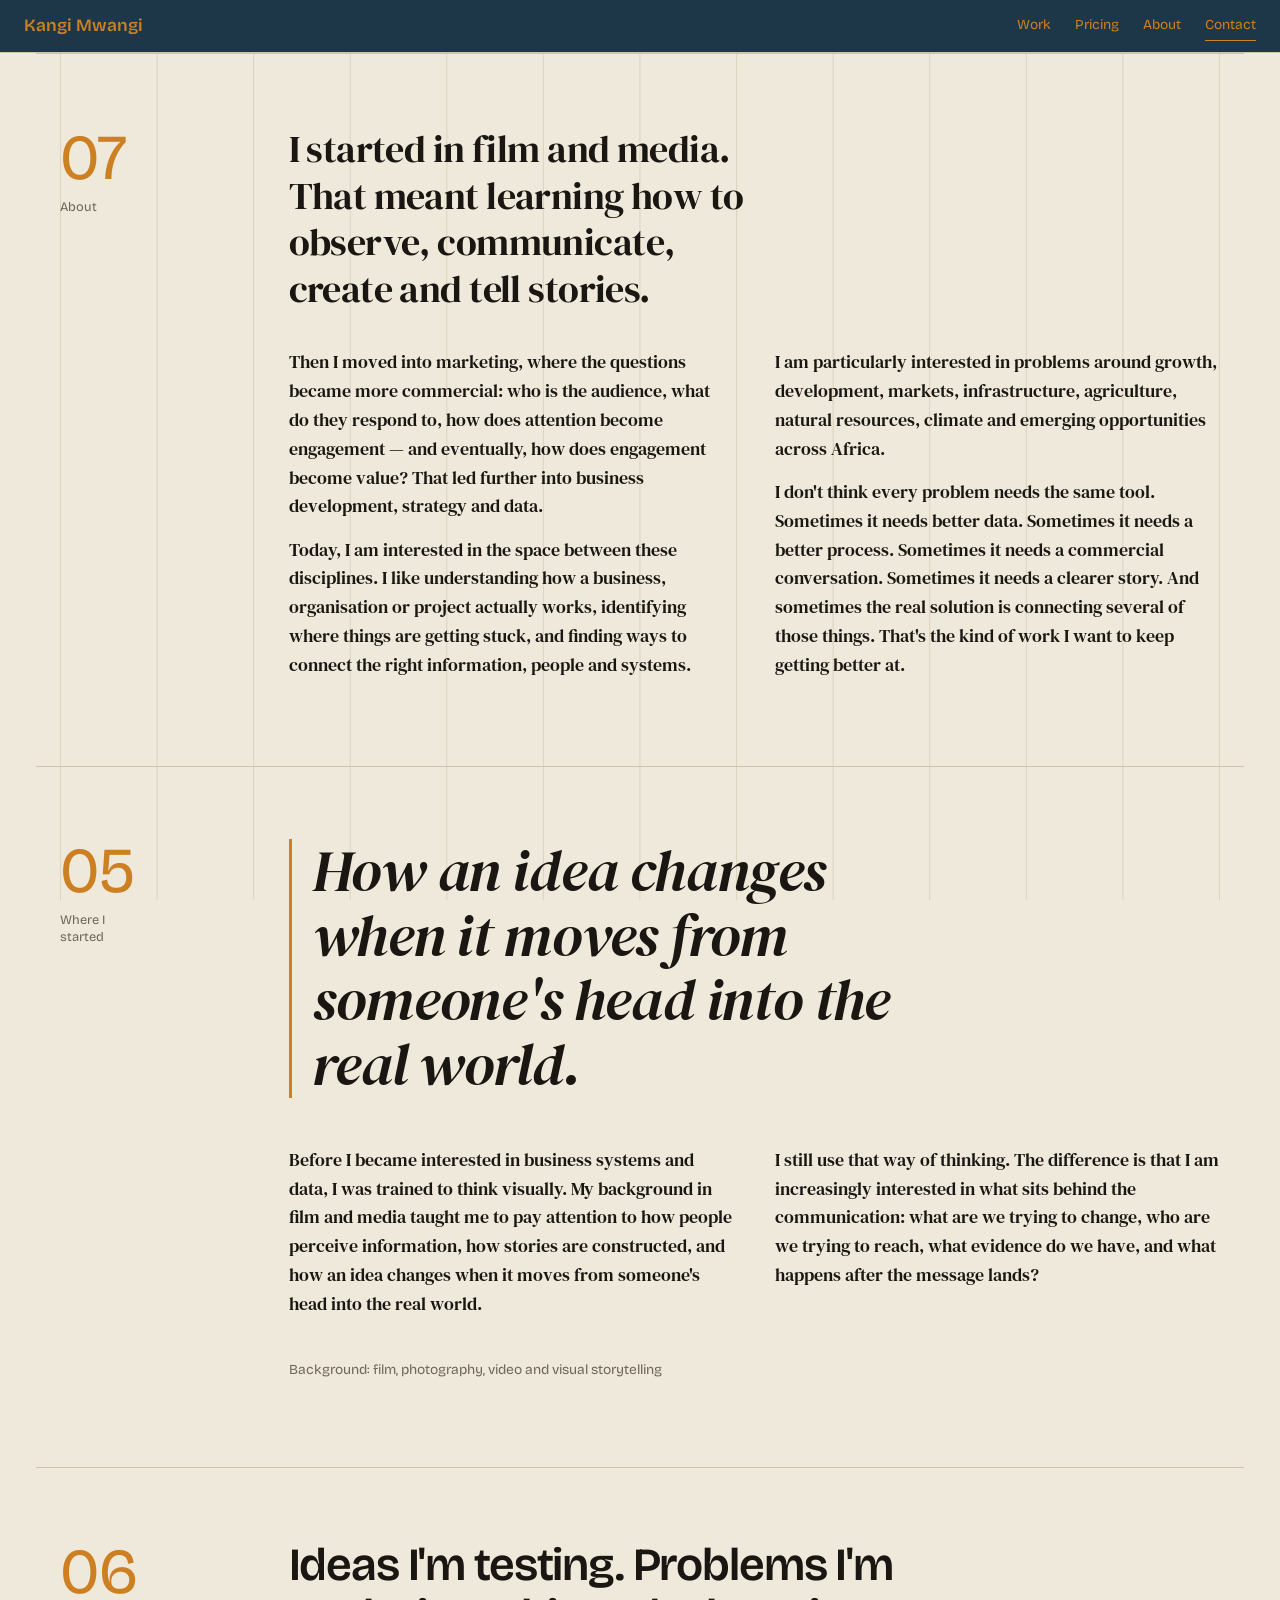
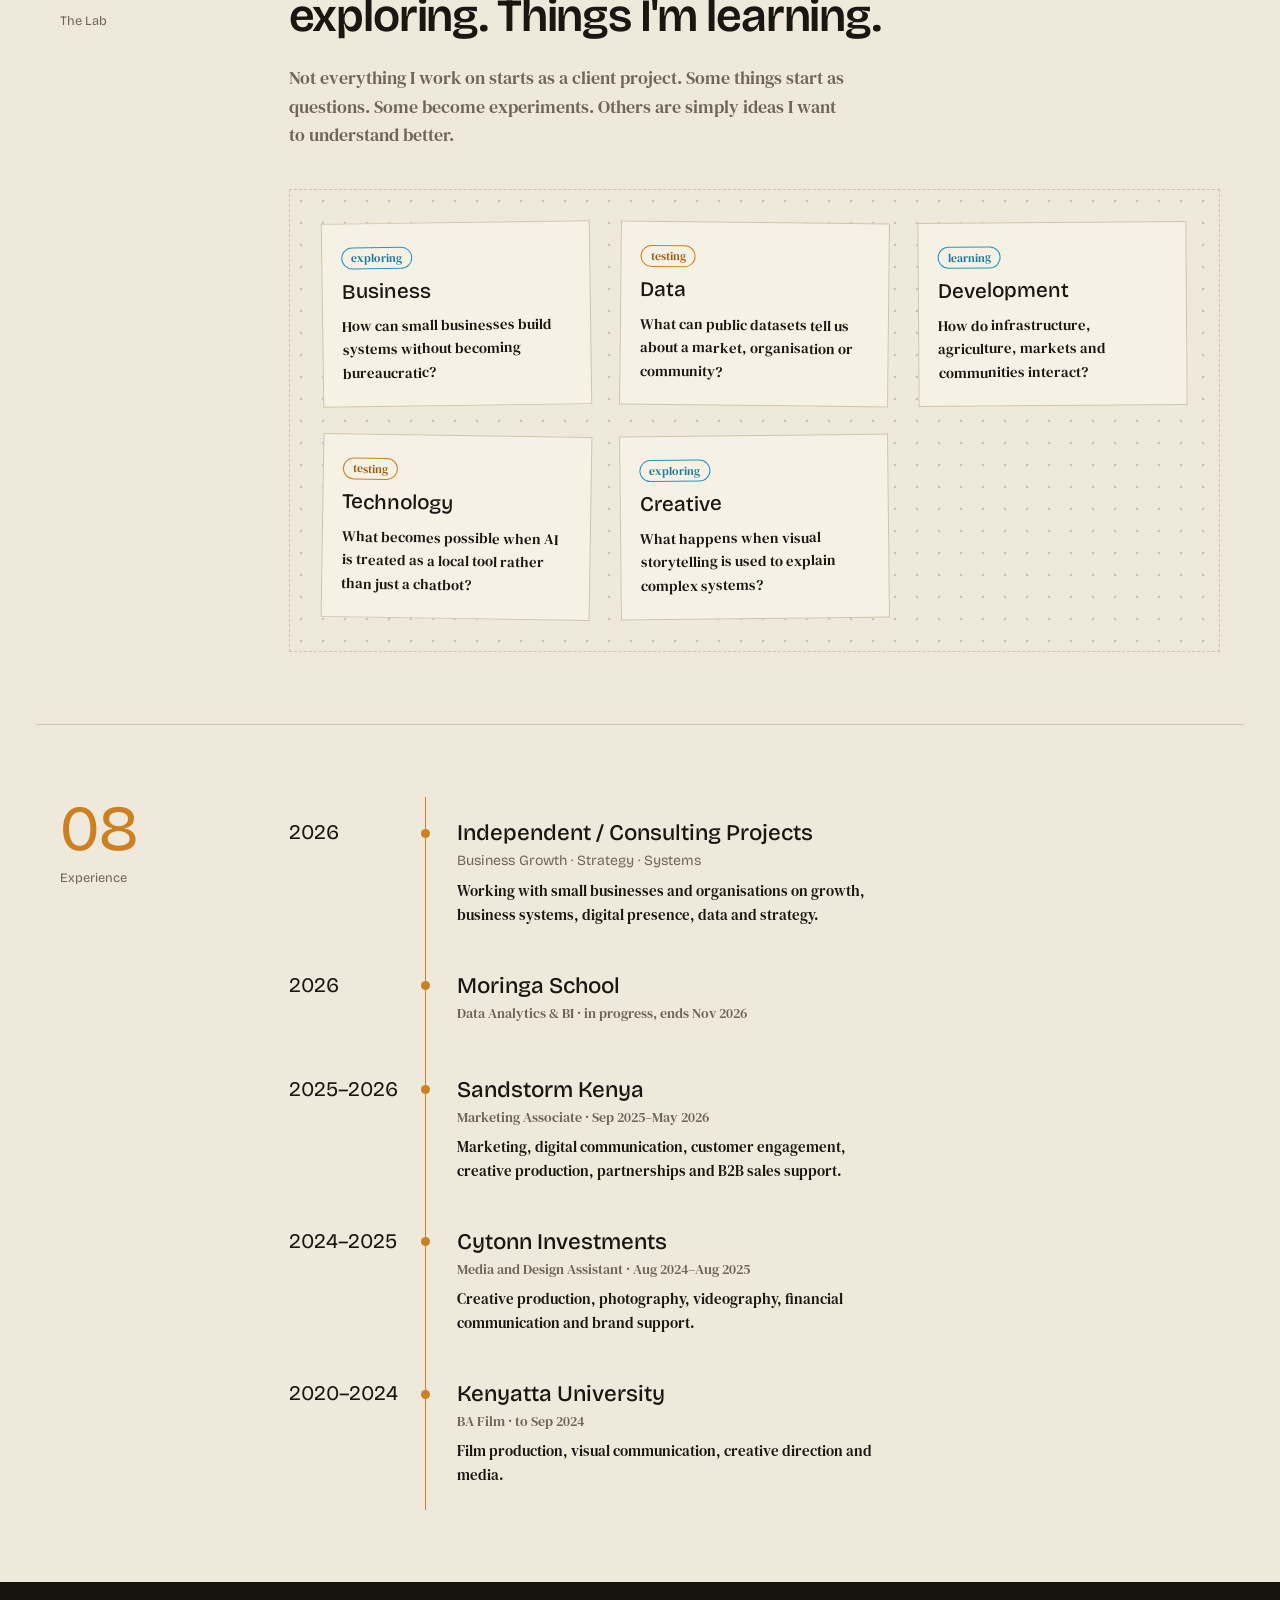
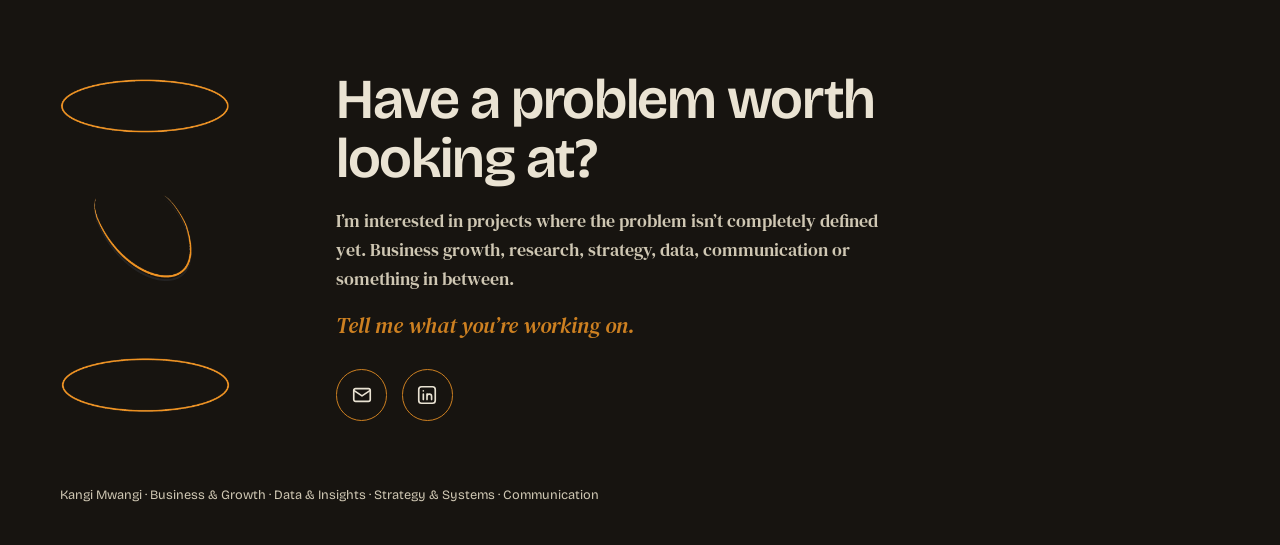
==== commit f2c09e47: "Add files via upload" ====
--- a/about.html
+++ b/about.html
@@ -6,7 +6,7 @@
 <title>About — Kangi Mwangi</title><meta name="description" content="Business growth, systems and data analysis for small businesses and organisations.">
 <link rel="preconnect" href="https://fonts.googleapis.com">
 <link rel="preconnect" href="https://fonts.gstatic.com" crossorigin>
-<link href="https://fonts.googleapis.com/css2?family=Fraunces:ital,opsz,wght@0,9..144,400;0,9..144,500;0,9..144,600;1,9..144,400;1,9..144,500&family=IBM+Plex+Sans:wght@400;500;600&display=swap" rel="stylesheet">
+<link href="https://fonts.googleapis.com/css2?family=Bricolage+Grotesque:opsz,wght@12..96,400..800&family=DM+Serif+Display:ital@0;1&family=DM+Serif+Text:ital@0;1&display=swap" rel="stylesheet">
 <link rel="stylesheet" href="style.css">
 <link rel="icon" href="favicon.png" type="image/x-icon">   
 </head><body><div class="gridlines" aria-hidden="true"></div><div class="gridglow" aria-hidden="true"></div><nav class="topnav" aria-label="Main"><a class="wordmark" href="index.html"><span>Kangi Mwangi</span></a><button class="menu" type="button" aria-label="Menu" aria-expanded="false"><span></span><span></span></button><div class="navlinks"><a href="work.html">Work</a><a href="pricing.html">Pricing</a><a href="about.html" class=on>About</a><a href="#contact">Contact</a></div></nav><main><section id="about" class="row">
@@ -25,14 +25,14 @@
     </div>
   </div>
 </section><section id="creative" class="row">
-  <div class="rail"><span class="rail-num">05</span><span class="rail-label">Communication &amp; creative</span></div>
+  <div class="rail"><span class="rail-num">05</span><span class="rail-label">Where I started</span></div>
   <div class="main wide">
     <blockquote class="quote">How an idea changes when it moves from someone's head into the real world.</blockquote>
     <div class="two">
       <p>Before I became interested in business systems and data, I was trained to think visually. My background in film and media taught me to pay attention to how people perceive information, how stories are constructed, and how an idea changes when it moves from someone's head into the real world.</p>
       <p>I still use that way of thinking. The difference is that I am increasingly interested in what sits behind the communication: what are we trying to change, who are we trying to reach, what evidence do we have, and what happens after the message lands?</p>
     </div>
-    <p class="tags">Film · Photography · Video · Design · Visual storytelling · Creative direction</p>
+    <p class="tags">Background: film, photography, video and visual storytelling</p>
   </div>
 </section><section id="lab" class="row lab">
   <div class="rail"><span class="rail-num">06</span><span class="rail-label">The Lab</span></div>
--- a/style.css
+++ b/style.css
@@ -10,13 +10,13 @@
   --panel-text:#EAE3D3;
   --panel-muted:#A39B86;
   --panel-line:#2E2A22;
-  --serif:"Fraunces", Georgia, serif;
-  --sans:"IBM Plex Sans", Helvetica, Arial, sans-serif;
+  --serif:"Bricolage Grotesque",Helvetica,Arial,sans-serif;/* headline + UI face */
+  --sans:"DM Serif Text",Georgia,serif;/* body face */--disp:"DM Serif Display",Georgia,serif;
   --wrap:calc(1160px + 3rem);
 }
 *{box-sizing:border-box;margin:0;padding:0}
 html{scroll-behavior:smooth;scroll-padding-top:72px}
-body{font-family:var(--sans);background:var(--paper);color:var(--ink);line-height:1.65;font-size:16px;-webkit-font-smoothing:antialiased}
+body{font-family:var(--sans);background:var(--paper);color:var(--ink);line-height:1.6;font-size:18px;font-synthesis:none;-webkit-font-smoothing:antialiased}
 a{color:inherit}
 img{max-width:100%}
 :focus-visible{outline:2px solid var(--blue);outline-offset:3px}
@@ -321,3 +321,12 @@
 .gal{display:flex;overflow-x:auto;scroll-snap-type:x mandatory;gap:.8rem;margin-right:-1.2rem;padding-right:1.2rem}.gi,.gi.w3{flex:0 0 76vw;scroll-snap-align:start;aspect-ratio:4/5}
 .strip-s{padding:0 1.2rem 2.5rem}.gal.strip{margin:0}}
 @media(prefers-reduced-motion:reduce){.js .gal[data-reveal] .gi{clip-path:none!important}}
+
+/* v6: Bricolage = headlines + UI, DM Serif Text = body, DM Serif Display = stat and pull quotes */
+.btn,.card .k,.contact .foot-line,.foot-line,.kicker,.menu,.more,.navlinks a,.pill,.rail-label,.seg button,.tags,.tier .t,.toolkit th,h4{font-family:var(--serif)}
+.stat-num,.quote,.about-lead,.pull p{font-family:var(--disp)}.case-sub,.contact .ask{font-family:var(--sans)}svg text{font-family:var(--serif)}
+h1,h2,h3{font-weight:600;letter-spacing:-.025em}.big-lede{font-weight:500}strong,b{font-family:var(--serif);font-weight:600}
+.seg{display:inline-flex;border:1px solid var(--line);margin-top:1.6rem}.seg button{font-family:var(--serif);font-size:.9rem;background:none;border:0;padding:.7rem 1.2rem;min-height:44px;cursor:pointer;color:var(--muted)}.seg button.on{background:var(--ink);color:var(--paper)}
+body[data-cur=usd] .kes,body[data-cur=kes] .usd{display:none}
+.card ul{margin:.8rem 0 0;padding-left:1.1rem;font-size:.95rem}.card li{margin:.25rem 0}.card .tag-line{font-size:1.02rem;margin:.1rem 0 0}
+.tier{border-top:1px solid var(--line);margin-top:1.1rem;padding-top:.9rem}.tier .t{font-size:.82rem;letter-spacing:.06em;text-transform:uppercase;color:var(--muted)}.tier .pr{margin:.2rem 0 .3rem}.tier p{margin:0;font-size:.92rem}
